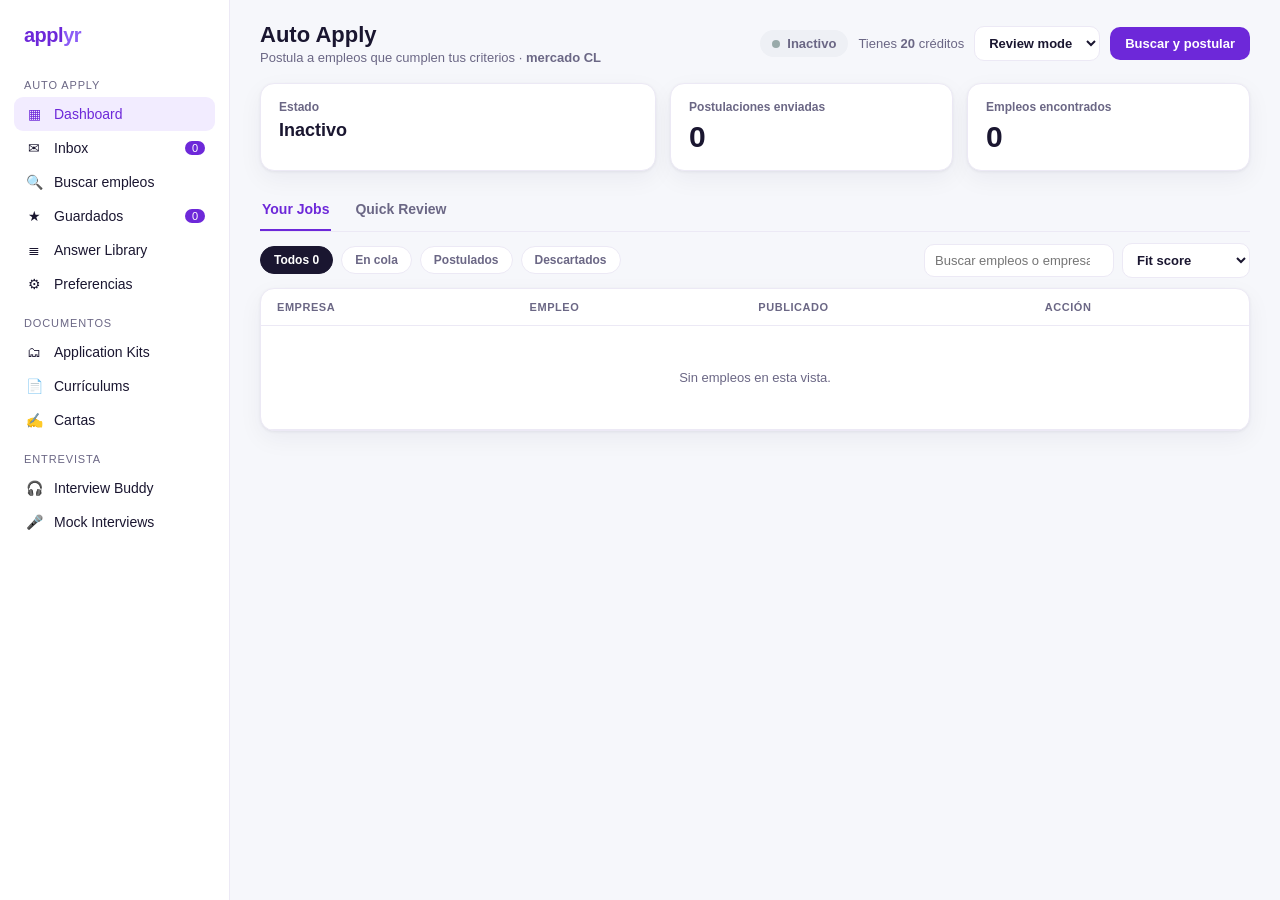
==== dashboard.html @ 81f5a406 "Initial commit: proyecto Applyr Incluye páginas HTML, engine.js, README y .gitignore.  Co-authored-b" ====
<!DOCTYPE html>
<html lang="es">
<head>
<meta charset="UTF-8" />
<meta name="viewport" content="width=device-width, initial-scale=1.0" />
<title>Applyr — Auto Apply</title>
<style>
  :root{--bg:#f6f7fb;--card:#fff;--ink:#1a1630;--muted:#6b6785;--line:#ece9f5;--brand:#6d28d9;--brand2:#8b5cf6;--brandsoft:#f2ecff;--green:#16a34a;--greensoft:#e8f7ee;--amber:#b45309;--ambersoft:#fef3e2;--red:#dc2626;--redsoft:#fdeaea;--shadow:0 1px 3px rgba(20,10,50,.06),0 8px 24px rgba(20,10,50,.05)}
  *{box-sizing:border-box}
  body{margin:0;font-family:-apple-system,BlinkMacSystemFont,"Segoe UI",Roboto,Inter,sans-serif;background:var(--bg);color:var(--ink)}
  .app{display:grid;grid-template-columns:230px 1fr;min-height:100vh}
  aside{background:var(--card);border-right:1px solid var(--line);padding:18px 14px;position:sticky;top:0;height:100vh;overflow:auto;z-index:20}
  .logo{font-weight:800;font-size:20px;color:var(--brand);letter-spacing:-.5px;padding:6px 10px 16px}
  .logo span{color:var(--brand2)}
  .navgrp{font-size:11px;text-transform:uppercase;letter-spacing:.08em;color:var(--muted);margin:16px 10px 6px}
  .nav a{display:flex;align-items:center;gap:10px;padding:9px 10px;border-radius:9px;color:var(--ink);text-decoration:none;font-size:14px;font-weight:500;cursor:pointer}
  .nav a.active,.nav a:hover{background:var(--brandsoft);color:var(--brand)}
  .nav a .dot{width:20px;text-align:center}
  .badge{margin-left:auto;background:var(--brand);color:#fff;border-radius:20px;font-size:11px;padding:1px 7px}
  main{padding:22px 30px;min-width:0}
  .top{display:flex;align-items:center;justify-content:space-between;gap:16px;flex-wrap:wrap}
  h1{font-size:22px;margin:0 0 2px} .sub{color:var(--muted);font-size:13px;margin:0}
  .pill{display:inline-flex;align-items:center;gap:7px;font-size:13px;font-weight:600;padding:6px 12px;border-radius:20px;background:#eef0f5;color:var(--muted)}
  .pill .g{width:8px;height:8px;border-radius:50%;background:#9aa}
  .pill.on{background:var(--greensoft);color:var(--green)} .pill.on .g{background:var(--green);box-shadow:0 0 0 3px rgba(22,163,74,.15)}
  .rightbar{display:flex;align-items:center;gap:10px;font-size:13px;color:var(--muted);flex-wrap:wrap}
  .btn{border:0;border-radius:10px;padding:9px 15px;font-weight:600;font-size:13px;cursor:pointer}
  .btn.primary{background:var(--brand);color:#fff}
  .btn.ghost{background:#fff;border:1px solid var(--line);color:var(--ink)}
  .btn.sm{padding:6px 11px;font-size:12px}
  .btn:disabled{opacity:.5;cursor:not-allowed}
  select,input[type=search],input[type=text]{border:1px solid var(--line);border-radius:10px;padding:8px 10px;font-size:13px;background:#fff;color:var(--ink);font-family:inherit}
  select{font-weight:600}
  .kpis{display:grid;grid-template-columns:1.4fr 1fr 1fr;gap:14px;margin:18px 0}
  .kpi{background:var(--card);border:1px solid var(--line);border-radius:14px;padding:16px 18px;box-shadow:var(--shadow)}
  .kpi .lbl{color:var(--muted);font-size:12px;font-weight:600} .kpi .val{font-size:30px;font-weight:800;margin-top:6px}
  .tabs{display:flex;gap:22px;border-bottom:1px solid var(--line);margin:6px 0 0}
  .tabs button{border:0;background:none;padding:12px 2px;font-size:14px;font-weight:600;color:var(--muted);cursor:pointer;border-bottom:2px solid transparent}
  .tabs button.active{color:var(--brand);border-color:var(--brand)}
  .subtabs{display:flex;gap:8px;margin:14px 0;flex-wrap:wrap}
  .subtabs button{border:1px solid var(--line);background:#fff;border-radius:20px;padding:6px 13px;font-size:12px;font-weight:600;color:var(--muted);cursor:pointer}
  .subtabs button.active{background:var(--ink);color:#fff;border-color:var(--ink)}
  .toolbar{display:flex;gap:8px;align-items:center;margin-left:auto;flex-wrap:wrap}
  .card{background:var(--card);border:1px solid var(--line);border-radius:14px;box-shadow:var(--shadow);overflow:hidden}
  table{width:100%;border-collapse:collapse}
  thead th{text-align:left;font-size:11px;text-transform:uppercase;letter-spacing:.05em;color:var(--muted);padding:12px 16px;border-bottom:1px solid var(--line)}
  tbody td{padding:13px 16px;border-bottom:1px solid var(--line);font-size:13px;vertical-align:middle}
  tbody tr:hover{background:#faf9ff}
  .co{display:flex;align-items:center;gap:10px}
  .avatar{width:30px;height:30px;border-radius:8px;background:var(--brandsoft);color:var(--brand);display:flex;align-items:center;justify-content:center;font-weight:700;font-size:13px;flex:none}
  .st{font-size:11px;font-weight:700;padding:2px 8px;border-radius:20px;display:inline-block}
  .st.ready{background:var(--ambersoft);color:var(--amber)} .st.applied{background:var(--greensoft);color:var(--green)} .st.declined{background:var(--redsoft);color:var(--red)}
  .match{font-weight:800;color:var(--green)} .match.mid{color:var(--amber)} .match.low{color:var(--muted)}
  .fresh{font-size:11px;color:var(--muted)}
  .linkbtn{color:var(--brand);text-decoration:none;font-weight:600;background:none;border:0;cursor:pointer;font-size:13px}
  .empty{padding:44px;text-align:center;color:var(--muted)}
  .src{font-size:11px;color:var(--muted);border:1px solid var(--line);border-radius:6px;padding:1px 6px;margin-left:6px}
  /* Quick Review card */
  .qr{max-width:820px;margin:16px auto}
  .qrcard{background:var(--card);border:1px solid var(--line);border-radius:16px;box-shadow:var(--shadow);padding:22px}
  .qrhead{display:flex;justify-content:space-between;gap:16px;flex-wrap:wrap}
  .qrhead h2{margin:0;font-size:20px} .qrhead .cmp{color:var(--muted);font-size:14px;margin-top:2px}
  .fitbig{background:var(--greensoft);color:var(--green);font-weight:800;border-radius:12px;padding:8px 12px;text-align:center;white-space:nowrap}
  .fitbig.mid{background:var(--ambersoft);color:var(--amber)} .fitbig.low{background:#eef0f5;color:var(--muted)}
  .cols{display:grid;grid-template-columns:1fr 1fr;gap:18px;margin-top:16px}
  .cols h4{margin:0 0 8px;font-size:13px}
  .li{display:flex;gap:8px;font-size:13px;color:var(--ink);padding:3px 0} .li.gap{color:var(--muted)}
  .qractions{display:flex;gap:10px;margin-top:20px;flex-wrap:wrap}
  .qractions .btn{flex:1;min-width:120px;padding:13px}
  .btn.apply{background:var(--green);color:#fff} .btn.decline{background:var(--redsoft);color:var(--red)} .btn.skip{background:#eef0f5;color:var(--muted)}
  .note{background:var(--brandsoft);color:var(--brand);border-radius:10px;padding:10px 14px;font-size:12.5px;margin:12px 0}
  .hidden{display:none}
  .qa{display:flex;gap:8px;align-items:center;padding:10px 0;border-bottom:1px solid var(--line)}
  .qa input{flex:1}
  .hamb{display:none;border:1px solid var(--line);background:#fff;border-radius:9px;padding:6px 10px;font-size:16px;cursor:pointer}
  @media (max-width:860px){
    .app{grid-template-columns:1fr}
    aside{position:fixed;left:0;top:0;width:230px;transform:translateX(-100%);transition:transform .2s;box-shadow:var(--shadow)}
    aside.open{transform:translateX(0)}
    .hamb{display:inline-block}
    .kpis{grid-template-columns:1fr}
    .cols{grid-template-columns:1fr}
    main{padding:16px}
  }
</style>
</head>
<body>
<div class="app">
  <aside id="side">
    <div class="logo">appl<span>yr</span></div>
    <div class="navgrp">Auto Apply</div>
    <div class="nav">
      <a data-view="dashboard" class="active"><span class="dot">▦</span> Dashboard</a>
      <a data-view="inbox"><span class="dot">✉</span> Inbox <span class="badge" id="nInbox">0</span></a>
      <a data-view="buscar"><span class="dot">🔍</span> Buscar empleos</a>
      <a data-view="guardados"><span class="dot">★</span> Guardados <span class="badge" id="nSaved">0</span></a>
      <a data-view="answers"><span class="dot">≣</span> Answer Library</a>
      <a data-view="prefs"><span class="dot">⚙</span> Preferencias</a>
    </div>
    <div class="navgrp">Documentos</div>
    <div class="nav">
      <a data-view="docs"><span class="dot">🗂</span> Application Kits</a>
      <a data-view="docs"><span class="dot">📄</span> Currículums</a>
      <a data-view="docs"><span class="dot">✍</span> Cartas</a>
    </div>
    <div class="navgrp">Entrevista</div>
    <div class="nav">
      <a data-view="entrevista"><span class="dot">🎧</span> Interview Buddy</a>
      <a data-view="entrevista"><span class="dot">🎤</span> Mock Interviews</a>
    </div>
  </aside>

  <main>
    <div class="top">
      <div style="display:flex;align-items:center;gap:12px">
        <button class="hamb" id="hamb">☰</button>
        <div><h1 id="viewTitle">Auto Apply</h1><p class="sub" id="viewSub">Postula a empleos que cumplen tus criterios · <b>mercado CL</b></p></div>
      </div>
      <div class="rightbar">
        <span id="statePill" class="pill"><span class="g"></span> Inactivo</span>
        <span>Tienes <b id="credits">—</b> créditos</span>
        <select id="mode"><option value="review">Review mode</option><option value="hybrid">Hybrid mode</option><option value="auto">Auto mode</option></select>
        <button class="btn primary" id="searchBtn">Buscar y postular</button>
      </div>
    </div>

    <!-- DASHBOARD -->
    <section id="v-dashboard">
      <div class="kpis">
        <div class="kpi"><div class="lbl">Estado</div><div class="val" id="stateVal" style="font-size:18px">Inactivo</div></div>
        <div class="kpi"><div class="lbl">Postulaciones enviadas</div><div class="val" id="kApplied">0</div></div>
        <div class="kpi"><div class="lbl">Empleos encontrados</div><div class="val" id="kFound">0</div></div>
      </div>
      <div class="tabs"><button data-tab="jobs" class="active">Your Jobs</button><button data-tab="review">Quick Review</button></div>
      <!-- Your Jobs -->
      <div id="tab-jobs">
        <div style="display:flex;align-items:center;flex-wrap:wrap">
          <div class="subtabs">
            <button class="active" data-st="">Todos <span id="cAll">0</span></button>
            <button data-st="ready">En cola</button>
            <button data-st="applied">Postulados</button>
            <button data-st="declined">Descartados</button>
          </div>
          <div class="toolbar">
            <input type="search" id="q" placeholder="Buscar empleos o empresas…" />
            <select id="sort"><option value="fit_score">Fit score</option><option value="published_at">Más recientes</option></select>
          </div>
        </div>
        <div class="card"><table><thead><tr><th>Empresa</th><th>Empleo</th><th>Publicado</th><th>Acción</th></tr></thead>
          <tbody id="rows"><tr><td colspan="4" class="empty">Pulsa <b>Buscar y postular</b> para llenar tu cola con empleos frescos.</td></tr></tbody></table></div>
      </div>
      <!-- Quick Review -->
      <div id="tab-review" class="hidden"><div class="qr" id="qr"></div></div>
    </section>

    <!-- BUSCAR -->
    <section id="v-buscar" class="hidden">
      <div class="card" style="padding:18px;margin-top:14px">
        <h3 style="margin:0 0 10px">Buscar empleos</h3>
        <div style="display:flex;gap:8px;flex-wrap:wrap">
          <input type="text" id="bq" placeholder="Rol o palabra clave (ej: Developer, Diseñador)" style="flex:1;min-width:220px"/>
          <input type="text" id="bcountry" placeholder="País" value="Chile" style="width:120px"/>
          <button class="btn primary" id="bsearch">Buscar</button>
        </div>
        <p class="sub" style="margin-top:10px">Busca en la bolsa agregada (GetOnBoard CL, RemoteOK, Greenhouse, Ashby, Lever) con la regla de oro: solo empleos ≤ 21 días.</p>
      </div>
      <div class="card" style="margin-top:14px"><table><thead><tr><th>Empresa</th><th>Empleo</th><th>Publicado</th><th>Acción</th></tr></thead><tbody id="brows"><tr><td colspan="4" class="empty">Escribe un rol y pulsa Buscar.</td></tr></tbody></table></div>
    </section>

    <!-- GUARDADOS -->
    <section id="v-guardados" class="hidden">
      <div class="card" style="margin-top:14px"><table><thead><tr><th>Empresa</th><th>Empleo</th><th>Publicado</th><th>Acción</th></tr></thead><tbody id="srows"><tr><td colspan="4" class="empty">Aún no guardas empleos. Usa ★ en Quick Review o en la tabla.</td></tr></tbody></table></div>
    </section>

    <!-- ANSWER LIBRARY -->
    <section id="v-answers" class="hidden">
      <div class="card" style="padding:18px;margin-top:14px">
        <h3 style="margin:0 0 6px">Answer Library</h3>
        <p class="sub">Responde una vez las preguntas comunes y las reutilizamos en tus postulaciones.</p>
        <div id="qalist"></div>
        <div style="display:flex;gap:8px;margin-top:12px"><input type="text" id="qaq" placeholder="Pregunta" style="flex:1"/><input type="text" id="qaa" placeholder="Respuesta" style="flex:1"/><button class="btn primary" id="qaadd">Agregar</button></div>
      </div>
    </section>

    <!-- PREFERENCIAS -->
    <section id="v-prefs" class="hidden">
      <div class="card" style="padding:18px;margin-top:14px">
        <h3 style="margin:0 0 8px">Preferencias</h3>
        <div id="prefbody" class="sub"></div>
        <a class="btn primary" href="onboarding.html" style="display:inline-block;text-decoration:none;margin-top:12px">Editar en el asistente →</a>
      </div>
    </section>

    <!-- INBOX / DOCS / ENTREVISTA (honestos) -->
    <section id="v-inbox" class="hidden"><div class="card" style="padding:28px;margin-top:14px"><h3 style="margin:0 0 6px">Inbox dedicado</h3><p class="sub">Buzón propio del servicio (IMAP) que clasifica respuestas de reclutadores. <b>Disponible en la Fase 2</b> (requiere infraestructura de correo).</p></div></section>
    <section id="v-docs" class="hidden"><div class="card" style="padding:28px;margin-top:14px"><h3 style="margin:0 0 6px">Documentos</h3><p class="sub">Constructor de CV, cartas y kits por empleo (con IA). <b>Disponible en la Fase 2.</b></p></div></section>
    <section id="v-entrevista" class="hidden"><div class="card" style="padding:28px;margin-top:14px"><h3 style="margin:0 0 6px">Entrevista</h3><p class="sub">Interview Buddy y Mock Interviews con IA. <b>Disponible en la Fase 2.</b></p></div></section>
  </main>
</div>

<script src="engine.js?v=6"></script>
<script>
(function(){
  const $ = id => document.getElementById(id);
  const esc = s => (s||'').toString().replace(/[&<>"]/g,c=>({'&':'&amp;','<':'&lt;','>':'&gt;','"':'&quot;'}[c]));
  const fitClass = f => f>=80?'':(f>=65?'mid':'low');
  const ageTxt = a => a==null?'':(a===0?'hoy':'hace '+a+'d');
  let curStatus='', curTab='jobs', qrIndex=0;

  const TITLES = { dashboard:['Auto Apply','Postula a empleos que cumplen tus criterios · mercado CL'],
    buscar:['Buscar empleos','Explora la bolsa agregada con la regla de oro'],
    guardados:['Guardados','Los empleos que marcaste con ★'],
    answers:['Answer Library','Respuestas comunes reutilizables'],
    prefs:['Preferencias','Tu perfil de búsqueda'],
    inbox:['Inbox','Buzón dedicado'], docs:['Documentos','CV, cartas y kits'], entrevista:['Entrevista','Coaching con IA'] };

  // ---- Router ----
  function show(view){
    ['dashboard','buscar','guardados','answers','prefs','inbox','docs','entrevista'].forEach(v=>{
      const el=$('v-'+v); if(el) el.classList.toggle('hidden', v!==view);
    });
    document.querySelectorAll('.nav a').forEach(a=>a.classList.toggle('active', a.dataset.view===view));
    $('viewTitle').textContent = TITLES[view][0]; $('viewSub').innerHTML = TITLES[view][1];
    $('side').classList.remove('open');
    if(view==='guardados') renderSaved();
    if(view==='answers') renderAnswers();
    if(view==='prefs') renderPrefs();
  }
  document.querySelectorAll('.nav a').forEach(a=>a.addEventListener('click',()=>show(a.dataset.view)));
  $('hamb').addEventListener('click',()=>$('side').classList.toggle('open'));

  // ---- Top bar ----
  function refreshTop(){
    const s=ApplyrEngine.getState();
    $('credits').textContent=s.credits; $('mode').value=s.apply_mode;
    $('kApplied').textContent=s.total_applied||0; $('kFound').textContent=s.jobs.length;
    $('stateVal').textContent=({idle:'Inactivo',searching:'Buscando…'})[s.status]||s.status;
    $('cAll').textContent=s.jobs.length; $('nSaved').textContent=ApplyrEngine.getSaved().length;
    $('statePill').className='pill'+(s.status==='searching'?' on':'');
    $('statePill').innerHTML='<span class="g"></span> '+(s.status==='searching'?'Buscando':'Inactivo');
  }
  $('mode').addEventListener('change',()=>{ ApplyrEngine.setMode($('mode').value); renderQR(); });

  async function runSearch(btn){
    const s=ApplyrEngine.getState();
    if(!(s.preferences.titles||[]).length) ApplyrEngine.setPreferences({titles:['Developer','Ingeniero de Software']});
    if(btn){btn.disabled=true;btn.textContent='Buscando…';}
    $('statePill').className='pill on'; $('statePill').innerHTML='<span class="g"></span> Buscando';
    try{ await ApplyrEngine.search(); }catch(e){}
    if(btn){btn.disabled=false;btn.textContent='Buscar y postular';}
    qrIndex=0; refreshTop(); renderJobs(); renderQR();
  }
  $('searchBtn').addEventListener('click',()=>runSearch($('searchBtn')));

  // ---- Tabs ----
  document.querySelectorAll('.tabs button').forEach(b=>b.addEventListener('click',()=>{
    document.querySelectorAll('.tabs button').forEach(x=>x.classList.remove('active')); b.classList.add('active');
    curTab=b.dataset.tab; $('tab-jobs').classList.toggle('hidden',curTab!=='jobs'); $('tab-review').classList.toggle('hidden',curTab!=='review');
    if(curTab==='review') renderQR();
  }));
  document.querySelectorAll('.subtabs button').forEach(b=>b.addEventListener('click',()=>{
    document.querySelectorAll('.subtabs button').forEach(x=>x.classList.remove('active')); b.classList.add('active');
    curStatus=b.dataset.st; renderJobs();
  }));
  $('q').addEventListener('input',renderJobs); $('sort').addEventListener('change',renderJobs);

  // ---- Your Jobs table ----
  function jobRow(x){
    const stc={ready:'ready',applied:'applied',declined:'declined'}[x.status]||'ready';
    const stl={ready:'En cola',applied:'Postulado',declined:'Descartado'}[x.status]||x.status;
    const ini=(x.company_name||'?').trim().charAt(0).toUpperCase();
    return `<tr><td><div class="co"><div class="avatar">${ini}</div><div><div style="font-weight:600">${esc(x.company_name||'—')}</div><span class="st ${stc}">${stl}</span></div></div></td>
      <td>${esc(x.job_title||'')} <span class="match ${fitClass(x.fit_score)}">▲ ${x.fit_score}</span><span class="src">${esc(x.ats||'')}</span></td>
      <td class="fresh">${ageTxt(x.age_days)}</td>
      <td><button class="linkbtn" data-open="${esc(x.job_link)}">Abrir ↗</button> · <button class="linkbtn" data-save="${x.id}">${x.saved?'★':'☆'}</button></td></tr>`;
  }
  function renderJobs(){
    const s=ApplyrEngine.getState(); const term=($('q').value||'').toLowerCase(), sort=$('sort').value;
    let list=s.jobs.filter(x=>!curStatus||x.status===curStatus);
    if(term) list=list.filter(x=>((x.job_title||'')+' '+(x.company_name||'')).toLowerCase().includes(term));
    list=[...list].sort((a,b)=> sort==='published_at'?(a.age_days-b.age_days):(b.fit_score-a.fit_score));
    $('rows').innerHTML = list.length? list.map(jobRow).join('') : '<tr><td colspan="4" class="empty">Sin empleos en esta vista.</td></tr>';
  }

  // ---- Quick Review ----
  function renderQR(){
    const ready=ApplyrEngine.getReady(); const s=ApplyrEngine.getState();
    if(!ready.length){ $('qr').innerHTML='<div class="qrcard empty">No hay empleos por revisar. Pulsa <b>Buscar y postular</b>.</div>'; return; }
    if(qrIndex>=ready.length) qrIndex=0;
    const j=ready[qrIndex];
    const modeNote = s.apply_mode==='auto' ? '<div class="note">⚡ <b>Auto mode:</b> los de alto fit (≥75) van marcados como recomendados. El envío 100% automático al formulario del ATS llega en la Fase 2; por ahora confírmalos aquí (te abrimos la oferta real).</div>'
      : s.apply_mode==='hybrid' ? '<div class="note">🔀 <b>Hybrid:</b> te recomendamos los de fit ≥75; tú decides el resto.</div>' : '';
    const matches=(j.key_matches||[]).map(m=>`<div class="li">✓ ${esc(m)}</div>`).join('')||'<div class="li gap">—</div>';
    const gaps=(j.key_gaps||[]).map(m=>`<div class="li gap">• ${esc(m)}</div>`).join('')||'<div class="li gap">Sin brechas relevantes</div>';
    $('qr').innerHTML = `${modeNote}<div class="qrcard">
      <div class="qrhead"><div><h2>${esc(j.job_title)}${j.recommended?' <span class="src" style="border-color:var(--green);color:var(--green)">recomendado</span>':''}</h2><div class="cmp">${esc(j.company_name||'—')} · <span class="src">${esc(j.ats)}</span> · ${ageTxt(j.age_days)}</div></div>
        <div class="fitbig ${fitClass(j.fit_score)}">${j.fit_score}/100<br><small>${j.fit_score>=80?'Buen match':j.fit_score>=65?'Match medio':'Match bajo'}</small></div></div>
      <div class="cols"><div><h4>✓ Coincidencias</h4>${matches}</div><div><h4>Brechas</h4>${gaps}</div></div>
      <div class="qractions">
        <button class="btn decline" data-act="decline" data-id="${j.id}">Descartar</button>
        <button class="btn skip" data-act="skip" data-id="${j.id}">Saltar</button>
        <button class="btn ghost" data-act="save" data-id="${j.id}">${j.saved?'★ Guardado':'☆ Guardar'}</button>
        <button class="btn apply" data-act="apply" data-id="${j.id}" data-link="${esc(j.job_link)}">Postular (1 crédito) ↗</button>
      </div>
      <p class="sub" style="text-align:center;margin-top:10px">${qrIndex+1} de ${ready.length} · al postular te abrimos la oferta real para completar el envío en el portal.</p></div>`;
  }

  // ---- Delegación de acciones (Quick Review + tablas) ----
  document.addEventListener('click',e=>{
    const t=e.target.closest('[data-act],[data-open],[data-save]'); if(!t) return;
    if(t.dataset.open){ window.open(t.dataset.open,'_blank','noopener'); return; }
    if(t.dataset.save){ ApplyrEngine.toggleSave(t.dataset.save); refreshTop(); renderJobs(); renderSaved(); return; }
    const id=t.dataset.id, act=t.dataset.act;
    if(act==='apply'){
      const r=ApplyrEngine.applyJob(id);
      if(!r.ok && r.error==='sin_creditos'){ alert('Sin créditos. (En el producto final se compran o se ganan por referidos.)'); return; }
      if(t.dataset.link) window.open(t.dataset.link,'_blank','noopener');
      refreshTop(); renderJobs(); renderQR();
    } else if(act==='decline'){ ApplyrEngine.declineJob(id); refreshTop(); renderJobs(); renderQR(); }
    else if(act==='skip'){ ApplyrEngine.skipJob(id); qrIndex++; renderQR(); }
    else if(act==='save'){ ApplyrEngine.toggleSave(id); renderQR(); refreshTop(); }
  });

  // ---- Buscar empleos (vista propia) ----
  $('bsearch').addEventListener('click',async()=>{
    const q=($('bq').value||'').split(',').map(x=>x.trim()).filter(Boolean);
    ApplyrEngine.setPreferences({titles:q.length?q:['Developer'], country:$('bcountry').value||'Chile', remote:true});
    $('bsearch').disabled=true; $('bsearch').textContent='Buscando…';
    try{ await ApplyrEngine.search(); }catch(e){}
    $('bsearch').disabled=false; $('bsearch').textContent='Buscar';
    const list=ApplyrEngine.getState().jobs.slice(0,50);
    $('brows').innerHTML = list.length? list.map(jobRow).join('') : '<tr><td colspan="4" class="empty">Sin resultados.</td></tr>';
    refreshTop(); renderJobs(); renderQR();
  });

  // ---- Guardados ----
  function renderSaved(){ const list=ApplyrEngine.getSaved(); $('srows').innerHTML = list.length? list.map(jobRow).join('') : '<tr><td colspan="4" class="empty">Aún no guardas empleos.</td></tr>'; }

  // ---- Answer Library ----
  function renderAnswers(){
    const a=ApplyrEngine.getAnswers();
    $('qalist').innerHTML = a.length? a.map((x,i)=>`<div class="qa"><b style="flex:1">${esc(x.q)}</b><span style="flex:1;color:var(--muted)">${esc(x.a)}</span><button class="linkbtn" data-delqa="${i}">✕</button></div>`).join('') : '<p class="sub">Aún no agregas respuestas.</p>';
  }
  $('qaadd').addEventListener('click',()=>{ const q=$('qaq').value.trim(), a=$('qaa').value.trim(); if(!q||!a) return; const arr=ApplyrEngine.getAnswers(); arr.push({q,a}); ApplyrEngine.setAnswers(arr); $('qaq').value='';$('qaa').value=''; renderAnswers(); });
  document.addEventListener('click',e=>{ const t=e.target.closest('[data-delqa]'); if(!t) return; const arr=ApplyrEngine.getAnswers(); arr.splice(+t.dataset.delqa,1); ApplyrEngine.setAnswers(arr); renderAnswers(); });

  // ---- Preferencias ----
  function renderPrefs(){
    const s=ApplyrEngine.getState(), p=s.preferences, pr=s.profile||{};
    $('prefbody').innerHTML = `<b>Nombre:</b> ${esc(pr.fullname||'—')}<br><b>Roles:</b> ${esc((p.titles||[]).join(', ')||'—')}<br><b>País:</b> ${esc(p.country||'—')} · <b>Remoto:</b> ${p.remote?'sí':'no'}<br><b>Modo:</b> ${esc(s.apply_mode)} · <b>Frescura máx:</b> ${s.max_age_days} días · <b>Fit mínimo:</b> ${s.min_fit}<br><b>Créditos:</b> ${s.credits}`;
  }

  // init
  refreshTop(); renderJobs(); renderQR();
})();
</script>
</body>
</html>
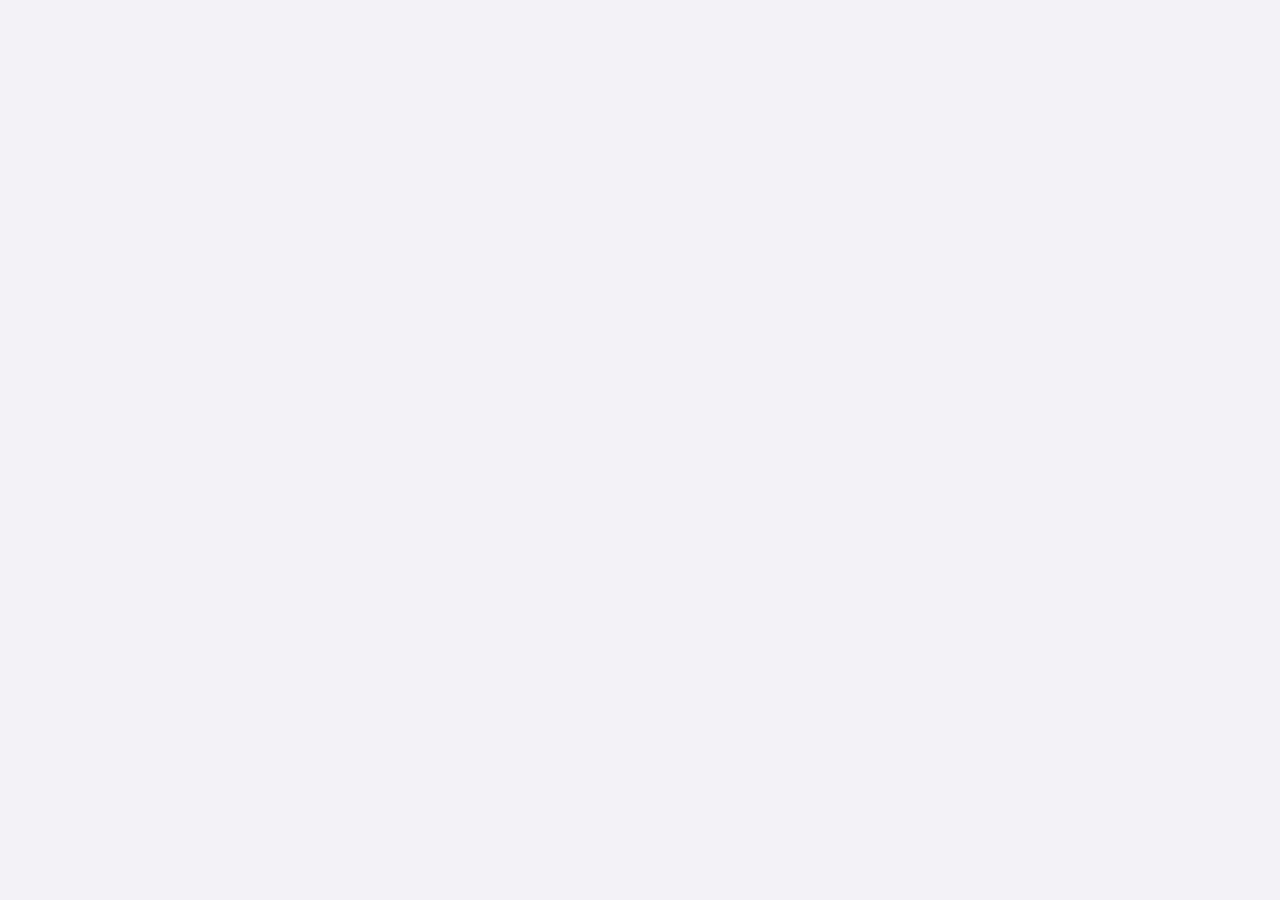
==== commit da672c79: "Reorganize instaWork app with auth, onboarding, and dashboard pagination. Split the monolith into se" ====
--- a/dashboard.html
+++ b/dashboard.html
@@ -1,93 +1,17 @@
 <!DOCTYPE html>
 <html lang="es">
 <head>
-<meta charset="UTF-8" />
-<meta name="viewport" content="width=device-width, initial-scale=1.0" />
-<title>Applyr — Auto Apply</title>
-<style>
-  :root{--bg:#f6f7fb;--card:#fff;--ink:#1a1630;--muted:#6b6785;--line:#ece9f5;--brand:#6d28d9;--brand2:#8b5cf6;--brandsoft:#f2ecff;--green:#16a34a;--greensoft:#e8f7ee;--amber:#b45309;--ambersoft:#fef3e2;--red:#dc2626;--redsoft:#fdeaea;--shadow:0 1px 3px rgba(20,10,50,.06),0 8px 24px rgba(20,10,50,.05)}
-  *{box-sizing:border-box}
-  body{margin:0;font-family:-apple-system,BlinkMacSystemFont,"Segoe UI",Roboto,Inter,sans-serif;background:var(--bg);color:var(--ink)}
-  .app{display:grid;grid-template-columns:230px 1fr;min-height:100vh}
-  aside{background:var(--card);border-right:1px solid var(--line);padding:18px 14px;position:sticky;top:0;height:100vh;overflow:auto;z-index:20}
-  .logo{font-weight:800;font-size:20px;color:var(--brand);letter-spacing:-.5px;padding:6px 10px 16px}
-  .logo span{color:var(--brand2)}
-  .navgrp{font-size:11px;text-transform:uppercase;letter-spacing:.08em;color:var(--muted);margin:16px 10px 6px}
-  .nav a{display:flex;align-items:center;gap:10px;padding:9px 10px;border-radius:9px;color:var(--ink);text-decoration:none;font-size:14px;font-weight:500;cursor:pointer}
-  .nav a.active,.nav a:hover{background:var(--brandsoft);color:var(--brand)}
-  .nav a .dot{width:20px;text-align:center}
-  .badge{margin-left:auto;background:var(--brand);color:#fff;border-radius:20px;font-size:11px;padding:1px 7px}
-  main{padding:22px 30px;min-width:0}
-  .top{display:flex;align-items:center;justify-content:space-between;gap:16px;flex-wrap:wrap}
-  h1{font-size:22px;margin:0 0 2px} .sub{color:var(--muted);font-size:13px;margin:0}
-  .pill{display:inline-flex;align-items:center;gap:7px;font-size:13px;font-weight:600;padding:6px 12px;border-radius:20px;background:#eef0f5;color:var(--muted)}
-  .pill .g{width:8px;height:8px;border-radius:50%;background:#9aa}
-  .pill.on{background:var(--greensoft);color:var(--green)} .pill.on .g{background:var(--green);box-shadow:0 0 0 3px rgba(22,163,74,.15)}
-  .rightbar{display:flex;align-items:center;gap:10px;font-size:13px;color:var(--muted);flex-wrap:wrap}
-  .btn{border:0;border-radius:10px;padding:9px 15px;font-weight:600;font-size:13px;cursor:pointer}
-  .btn.primary{background:var(--brand);color:#fff}
-  .btn.ghost{background:#fff;border:1px solid var(--line);color:var(--ink)}
-  .btn.sm{padding:6px 11px;font-size:12px}
-  .btn:disabled{opacity:.5;cursor:not-allowed}
-  select,input[type=search],input[type=text]{border:1px solid var(--line);border-radius:10px;padding:8px 10px;font-size:13px;background:#fff;color:var(--ink);font-family:inherit}
-  select{font-weight:600}
-  .kpis{display:grid;grid-template-columns:1.4fr 1fr 1fr;gap:14px;margin:18px 0}
-  .kpi{background:var(--card);border:1px solid var(--line);border-radius:14px;padding:16px 18px;box-shadow:var(--shadow)}
-  .kpi .lbl{color:var(--muted);font-size:12px;font-weight:600} .kpi .val{font-size:30px;font-weight:800;margin-top:6px}
-  .tabs{display:flex;gap:22px;border-bottom:1px solid var(--line);margin:6px 0 0}
-  .tabs button{border:0;background:none;padding:12px 2px;font-size:14px;font-weight:600;color:var(--muted);cursor:pointer;border-bottom:2px solid transparent}
-  .tabs button.active{color:var(--brand);border-color:var(--brand)}
-  .subtabs{display:flex;gap:8px;margin:14px 0;flex-wrap:wrap}
-  .subtabs button{border:1px solid var(--line);background:#fff;border-radius:20px;padding:6px 13px;font-size:12px;font-weight:600;color:var(--muted);cursor:pointer}
-  .subtabs button.active{background:var(--ink);color:#fff;border-color:var(--ink)}
-  .toolbar{display:flex;gap:8px;align-items:center;margin-left:auto;flex-wrap:wrap}
-  .card{background:var(--card);border:1px solid var(--line);border-radius:14px;box-shadow:var(--shadow);overflow:hidden}
-  table{width:100%;border-collapse:collapse}
-  thead th{text-align:left;font-size:11px;text-transform:uppercase;letter-spacing:.05em;color:var(--muted);padding:12px 16px;border-bottom:1px solid var(--line)}
-  tbody td{padding:13px 16px;border-bottom:1px solid var(--line);font-size:13px;vertical-align:middle}
-  tbody tr:hover{background:#faf9ff}
-  .co{display:flex;align-items:center;gap:10px}
-  .avatar{width:30px;height:30px;border-radius:8px;background:var(--brandsoft);color:var(--brand);display:flex;align-items:center;justify-content:center;font-weight:700;font-size:13px;flex:none}
-  .st{font-size:11px;font-weight:700;padding:2px 8px;border-radius:20px;display:inline-block}
-  .st.ready{background:var(--ambersoft);color:var(--amber)} .st.applied{background:var(--greensoft);color:var(--green)} .st.declined{background:var(--redsoft);color:var(--red)}
-  .match{font-weight:800;color:var(--green)} .match.mid{color:var(--amber)} .match.low{color:var(--muted)}
-  .fresh{font-size:11px;color:var(--muted)}
-  .linkbtn{color:var(--brand);text-decoration:none;font-weight:600;background:none;border:0;cursor:pointer;font-size:13px}
-  .empty{padding:44px;text-align:center;color:var(--muted)}
-  .src{font-size:11px;color:var(--muted);border:1px solid var(--line);border-radius:6px;padding:1px 6px;margin-left:6px}
-  /* Quick Review card */
-  .qr{max-width:820px;margin:16px auto}
-  .qrcard{background:var(--card);border:1px solid var(--line);border-radius:16px;box-shadow:var(--shadow);padding:22px}
-  .qrhead{display:flex;justify-content:space-between;gap:16px;flex-wrap:wrap}
-  .qrhead h2{margin:0;font-size:20px} .qrhead .cmp{color:var(--muted);font-size:14px;margin-top:2px}
-  .fitbig{background:var(--greensoft);color:var(--green);font-weight:800;border-radius:12px;padding:8px 12px;text-align:center;white-space:nowrap}
-  .fitbig.mid{background:var(--ambersoft);color:var(--amber)} .fitbig.low{background:#eef0f5;color:var(--muted)}
-  .cols{display:grid;grid-template-columns:1fr 1fr;gap:18px;margin-top:16px}
-  .cols h4{margin:0 0 8px;font-size:13px}
-  .li{display:flex;gap:8px;font-size:13px;color:var(--ink);padding:3px 0} .li.gap{color:var(--muted)}
-  .qractions{display:flex;gap:10px;margin-top:20px;flex-wrap:wrap}
-  .qractions .btn{flex:1;min-width:120px;padding:13px}
-  .btn.apply{background:var(--green);color:#fff} .btn.decline{background:var(--redsoft);color:var(--red)} .btn.skip{background:#eef0f5;color:var(--muted)}
-  .note{background:var(--brandsoft);color:var(--brand);border-radius:10px;padding:10px 14px;font-size:12.5px;margin:12px 0}
-  .hidden{display:none}
-  .qa{display:flex;gap:8px;align-items:center;padding:10px 0;border-bottom:1px solid var(--line)}
-  .qa input{flex:1}
-  .hamb{display:none;border:1px solid var(--line);background:#fff;border-radius:9px;padding:6px 10px;font-size:16px;cursor:pointer}
-  @media (max-width:860px){
-    .app{grid-template-columns:1fr}
-    aside{position:fixed;left:0;top:0;width:230px;transform:translateX(-100%);transition:transform .2s;box-shadow:var(--shadow)}
-    aside.open{transform:translateX(0)}
-    .hamb{display:inline-block}
-    .kpis{grid-template-columns:1fr}
-    .cols{grid-template-columns:1fr}
-    main{padding:16px}
-  }
-</style>
+  <meta charset="UTF-8"/>
+  <meta name="viewport" content="width=device-width, initial-scale=1.0"/>
+  <title>instaWork — Auto Apply</title>
+  <link rel="stylesheet" href="css/variables.css"/>
+  <link rel="stylesheet" href="css/base.css"/>
+  <link rel="stylesheet" href="css/dashboard.css"/>
 </head>
-<body>
+<body class="dashboard auth-pending">
 <div class="app">
   <aside id="side">
-    <div class="logo">appl<span>yr</span></div>
+    <div class="logo">insta<span>Work</span></div>
     <div class="navgrp">Auto Apply</div>
     <div class="nav">
       <a data-view="dashboard" class="active"><span class="dot">▦</span> Dashboard</a>
@@ -114,25 +38,33 @@
     <div class="top">
       <div style="display:flex;align-items:center;gap:12px">
         <button class="hamb" id="hamb">☰</button>
-        <div><h1 id="viewTitle">Auto Apply</h1><p class="sub" id="viewSub">Postula a empleos que cumplen tus criterios · <b>mercado CL</b></p></div>
+        <div>
+          <h1 id="viewTitle">Auto Apply</h1>
+          <p class="sub" id="viewSub">Postula a empleos que cumplen tus criterios · <b>mercado CL</b></p>
+        </div>
       </div>
       <div class="rightbar">
         <span id="statePill" class="pill"><span class="g"></span> Inactivo</span>
         <span>Tienes <b id="credits">—</b> créditos</span>
-        <select id="mode"><option value="review">Review mode</option><option value="hybrid">Hybrid mode</option><option value="auto">Auto mode</option></select>
+        <select id="mode">
+          <option value="review">Review mode</option>
+          <option value="hybrid">Hybrid mode</option>
+          <option value="auto">Auto mode</option>
+        </select>
         <button class="btn primary" id="searchBtn">Buscar y postular</button>
       </div>
     </div>
 
-    <!-- DASHBOARD -->
     <section id="v-dashboard">
       <div class="kpis">
         <div class="kpi"><div class="lbl">Estado</div><div class="val" id="stateVal" style="font-size:18px">Inactivo</div></div>
         <div class="kpi"><div class="lbl">Postulaciones enviadas</div><div class="val" id="kApplied">0</div></div>
         <div class="kpi"><div class="lbl">Empleos encontrados</div><div class="val" id="kFound">0</div></div>
       </div>
-      <div class="tabs"><button data-tab="jobs" class="active">Your Jobs</button><button data-tab="review">Quick Review</button></div>
-      <!-- Your Jobs -->
+      <div class="tabs">
+        <button data-tab="jobs" class="active">Your Jobs</button>
+        <button data-tab="review">Quick Review</button>
+      </div>
       <div id="tab-jobs">
         <div style="display:flex;align-items:center;flex-wrap:wrap">
           <div class="subtabs">
@@ -142,217 +74,95 @@
             <button data-st="declined">Descartados</button>
           </div>
           <div class="toolbar">
-            <input type="search" id="q" placeholder="Buscar empleos o empresas…" />
-            <select id="sort"><option value="fit_score">Fit score</option><option value="published_at">Más recientes</option></select>
+            <input type="search" id="q" placeholder="Buscar empleos o empresas…"/>
+            <select id="sort">
+              <option value="fit_score">Fit score</option>
+              <option value="published_at">Más recientes</option>
+            </select>
           </div>
         </div>
-        <div class="card"><table><thead><tr><th>Empresa</th><th>Empleo</th><th>Publicado</th><th>Acción</th></tr></thead>
-          <tbody id="rows"><tr><td colspan="4" class="empty">Pulsa <b>Buscar y postular</b> para llenar tu cola con empleos frescos.</td></tr></tbody></table></div>
+        <div class="card">
+          <table>
+            <thead><tr><th>Empresa</th><th>Empleo</th><th>Publicado</th><th>Acción</th></tr></thead>
+            <tbody id="rows"><tr><td colspan="4" class="empty">Pulsa <b>Buscar y postular</b> para llenar tu cola con empleos frescos.</td></tr></tbody>
+          </table>
+          <div class="pager hidden" id="jobsPager" aria-label="Paginación de empleos"></div>
+        </div>
       </div>
-      <!-- Quick Review -->
       <div id="tab-review" class="hidden"><div class="qr" id="qr"></div></div>
     </section>
 
-    <!-- BUSCAR -->
     <section id="v-buscar" class="hidden">
-      <div class="card" style="padding:18px;margin-top:14px">
+      <div class="card pad-card">
         <h3 style="margin:0 0 10px">Buscar empleos</h3>
         <div style="display:flex;gap:8px;flex-wrap:wrap">
-          <input type="text" id="bq" placeholder="Rol o palabra clave (ej: Developer, Diseñador)" style="flex:1;min-width:220px"/>
-          <input type="text" id="bcountry" placeholder="País" value="Chile" style="width:120px"/>
+          <input type="text" id="bq" class="inline" placeholder="Rol o palabra clave (ej: Developer, Diseñador)" style="flex:1;min-width:220px"/>
+          <input type="text" id="bcountry" class="inline" placeholder="País" value="Chile" style="width:120px"/>
           <button class="btn primary" id="bsearch">Buscar</button>
         </div>
         <p class="sub" style="margin-top:10px">Busca en la bolsa agregada (GetOnBoard CL, RemoteOK, Greenhouse, Ashby, Lever) con la regla de oro: solo empleos ≤ 21 días.</p>
       </div>
-      <div class="card" style="margin-top:14px"><table><thead><tr><th>Empresa</th><th>Empleo</th><th>Publicado</th><th>Acción</th></tr></thead><tbody id="brows"><tr><td colspan="4" class="empty">Escribe un rol y pulsa Buscar.</td></tr></tbody></table></div>
+      <div class="card" style="margin-top:14px">
+        <table>
+          <thead><tr><th>Empresa</th><th>Empleo</th><th>Publicado</th><th>Acción</th></tr></thead>
+          <tbody id="brows"><tr><td colspan="4" class="empty">Escribe un rol y pulsa Buscar.</td></tr></tbody>
+        </table>
+      </div>
     </section>
 
-    <!-- GUARDADOS -->
     <section id="v-guardados" class="hidden">
-      <div class="card" style="margin-top:14px"><table><thead><tr><th>Empresa</th><th>Empleo</th><th>Publicado</th><th>Acción</th></tr></thead><tbody id="srows"><tr><td colspan="4" class="empty">Aún no guardas empleos. Usa ★ en Quick Review o en la tabla.</td></tr></tbody></table></div>
+      <div class="card" style="margin-top:14px">
+        <table>
+          <thead><tr><th>Empresa</th><th>Empleo</th><th>Publicado</th><th>Acción</th></tr></thead>
+          <tbody id="srows"><tr><td colspan="4" class="empty">Aún no guardas empleos. Usa ★ en Quick Review o en la tabla.</td></tr></tbody>
+        </table>
+      </div>
     </section>
 
-    <!-- ANSWER LIBRARY -->
     <section id="v-answers" class="hidden">
-      <div class="card" style="padding:18px;margin-top:14px">
+      <div class="card pad-card">
         <h3 style="margin:0 0 6px">Answer Library</h3>
         <p class="sub">Responde una vez las preguntas comunes y las reutilizamos en tus postulaciones.</p>
         <div id="qalist"></div>
-        <div style="display:flex;gap:8px;margin-top:12px"><input type="text" id="qaq" placeholder="Pregunta" style="flex:1"/><input type="text" id="qaa" placeholder="Respuesta" style="flex:1"/><button class="btn primary" id="qaadd">Agregar</button></div>
+        <div style="display:flex;gap:8px;margin-top:12px">
+          <input type="text" id="qaq" class="inline" placeholder="Pregunta" style="flex:1"/>
+          <input type="text" id="qaa" class="inline" placeholder="Respuesta" style="flex:1"/>
+          <button class="btn primary" id="qaadd">Agregar</button>
+        </div>
       </div>
     </section>
 
-    <!-- PREFERENCIAS -->
     <section id="v-prefs" class="hidden">
-      <div class="card" style="padding:18px;margin-top:14px">
+      <div class="card pad-card">
         <h3 style="margin:0 0 8px">Preferencias</h3>
         <div id="prefbody" class="sub"></div>
-        <a class="btn primary" href="onboarding.html" style="display:inline-block;text-decoration:none;margin-top:12px">Editar en el asistente →</a>
+        <button class="btn primary" style="margin-top:12px" onclick="window.location.href='onboarding.html'">Editar en el asistente →</button>
       </div>
     </section>
 
-    <!-- INBOX / DOCS / ENTREVISTA (honestos) -->
-    <section id="v-inbox" class="hidden"><div class="card" style="padding:28px;margin-top:14px"><h3 style="margin:0 0 6px">Inbox dedicado</h3><p class="sub">Buzón propio del servicio (IMAP) que clasifica respuestas de reclutadores. <b>Disponible en la Fase 2</b> (requiere infraestructura de correo).</p></div></section>
-    <section id="v-docs" class="hidden"><div class="card" style="padding:28px;margin-top:14px"><h3 style="margin:0 0 6px">Documentos</h3><p class="sub">Constructor de CV, cartas y kits por empleo (con IA). <b>Disponible en la Fase 2.</b></p></div></section>
-    <section id="v-entrevista" class="hidden"><div class="card" style="padding:28px;margin-top:14px"><h3 style="margin:0 0 6px">Entrevista</h3><p class="sub">Interview Buddy y Mock Interviews con IA. <b>Disponible en la Fase 2.</b></p></div></section>
+    <section id="v-inbox" class="hidden">
+      <div class="card pad-card">
+        <h3 style="margin:0 0 6px">Inbox dedicado</h3>
+        <p class="sub">Buzón propio del servicio (IMAP) que clasifica respuestas de reclutadores. <b>Disponible en la Fase 2</b> (requiere infraestructura de correo).</p>
+      </div>
+    </section>
+    <section id="v-docs" class="hidden">
+      <div class="card pad-card">
+        <h3 style="margin:0 0 6px">Documentos</h3>
+        <p class="sub">Constructor de CV, cartas y kits por empleo (con IA). <b>Disponible en la Fase 2.</b></p>
+      </div>
+    </section>
+    <section id="v-entrevista" class="hidden">
+      <div class="card pad-card">
+        <h3 style="margin:0 0 6px">Entrevista</h3>
+        <p class="sub">Interview Buddy y Mock Interviews con IA. <b>Disponible en la Fase 2.</b></p>
+      </div>
+    </section>
   </main>
 </div>
 
-<script src="engine.js?v=6"></script>
-<script>
-(function(){
-  const $ = id => document.getElementById(id);
-  const esc = s => (s||'').toString().replace(/[&<>"]/g,c=>({'&':'&amp;','<':'&lt;','>':'&gt;','"':'&quot;'}[c]));
-  const fitClass = f => f>=80?'':(f>=65?'mid':'low');
-  const ageTxt = a => a==null?'':(a===0?'hoy':'hace '+a+'d');
-  let curStatus='', curTab='jobs', qrIndex=0;
-
-  const TITLES = { dashboard:['Auto Apply','Postula a empleos que cumplen tus criterios · mercado CL'],
-    buscar:['Buscar empleos','Explora la bolsa agregada con la regla de oro'],
-    guardados:['Guardados','Los empleos que marcaste con ★'],
-    answers:['Answer Library','Respuestas comunes reutilizables'],
-    prefs:['Preferencias','Tu perfil de búsqueda'],
-    inbox:['Inbox','Buzón dedicado'], docs:['Documentos','CV, cartas y kits'], entrevista:['Entrevista','Coaching con IA'] };
-
-  // ---- Router ----
-  function show(view){
-    ['dashboard','buscar','guardados','answers','prefs','inbox','docs','entrevista'].forEach(v=>{
-      const el=$('v-'+v); if(el) el.classList.toggle('hidden', v!==view);
-    });
-    document.querySelectorAll('.nav a').forEach(a=>a.classList.toggle('active', a.dataset.view===view));
-    $('viewTitle').textContent = TITLES[view][0]; $('viewSub').innerHTML = TITLES[view][1];
-    $('side').classList.remove('open');
-    if(view==='guardados') renderSaved();
-    if(view==='answers') renderAnswers();
-    if(view==='prefs') renderPrefs();
-  }
-  document.querySelectorAll('.nav a').forEach(a=>a.addEventListener('click',()=>show(a.dataset.view)));
-  $('hamb').addEventListener('click',()=>$('side').classList.toggle('open'));
-
-  // ---- Top bar ----
-  function refreshTop(){
-    const s=ApplyrEngine.getState();
-    $('credits').textContent=s.credits; $('mode').value=s.apply_mode;
-    $('kApplied').textContent=s.total_applied||0; $('kFound').textContent=s.jobs.length;
-    $('stateVal').textContent=({idle:'Inactivo',searching:'Buscando…'})[s.status]||s.status;
-    $('cAll').textContent=s.jobs.length; $('nSaved').textContent=ApplyrEngine.getSaved().length;
-    $('statePill').className='pill'+(s.status==='searching'?' on':'');
-    $('statePill').innerHTML='<span class="g"></span> '+(s.status==='searching'?'Buscando':'Inactivo');
-  }
-  $('mode').addEventListener('change',()=>{ ApplyrEngine.setMode($('mode').value); renderQR(); });
-
-  async function runSearch(btn){
-    const s=ApplyrEngine.getState();
-    if(!(s.preferences.titles||[]).length) ApplyrEngine.setPreferences({titles:['Developer','Ingeniero de Software']});
-    if(btn){btn.disabled=true;btn.textContent='Buscando…';}
-    $('statePill').className='pill on'; $('statePill').innerHTML='<span class="g"></span> Buscando';
-    try{ await ApplyrEngine.search(); }catch(e){}
-    if(btn){btn.disabled=false;btn.textContent='Buscar y postular';}
-    qrIndex=0; refreshTop(); renderJobs(); renderQR();
-  }
-  $('searchBtn').addEventListener('click',()=>runSearch($('searchBtn')));
-
-  // ---- Tabs ----
-  document.querySelectorAll('.tabs button').forEach(b=>b.addEventListener('click',()=>{
-    document.querySelectorAll('.tabs button').forEach(x=>x.classList.remove('active')); b.classList.add('active');
-    curTab=b.dataset.tab; $('tab-jobs').classList.toggle('hidden',curTab!=='jobs'); $('tab-review').classList.toggle('hidden',curTab!=='review');
-    if(curTab==='review') renderQR();
-  }));
-  document.querySelectorAll('.subtabs button').forEach(b=>b.addEventListener('click',()=>{
-    document.querySelectorAll('.subtabs button').forEach(x=>x.classList.remove('active')); b.classList.add('active');
-    curStatus=b.dataset.st; renderJobs();
-  }));
-  $('q').addEventListener('input',renderJobs); $('sort').addEventListener('change',renderJobs);
-
-  // ---- Your Jobs table ----
-  function jobRow(x){
-    const stc={ready:'ready',applied:'applied',declined:'declined'}[x.status]||'ready';
-    const stl={ready:'En cola',applied:'Postulado',declined:'Descartado'}[x.status]||x.status;
-    const ini=(x.company_name||'?').trim().charAt(0).toUpperCase();
-    return `<tr><td><div class="co"><div class="avatar">${ini}</div><div><div style="font-weight:600">${esc(x.company_name||'—')}</div><span class="st ${stc}">${stl}</span></div></div></td>
-      <td>${esc(x.job_title||'')} <span class="match ${fitClass(x.fit_score)}">▲ ${x.fit_score}</span><span class="src">${esc(x.ats||'')}</span></td>
-      <td class="fresh">${ageTxt(x.age_days)}</td>
-      <td><button class="linkbtn" data-open="${esc(x.job_link)}">Abrir ↗</button> · <button class="linkbtn" data-save="${x.id}">${x.saved?'★':'☆'}</button></td></tr>`;
-  }
-  function renderJobs(){
-    const s=ApplyrEngine.getState(); const term=($('q').value||'').toLowerCase(), sort=$('sort').value;
-    let list=s.jobs.filter(x=>!curStatus||x.status===curStatus);
-    if(term) list=list.filter(x=>((x.job_title||'')+' '+(x.company_name||'')).toLowerCase().includes(term));
-    list=[...list].sort((a,b)=> sort==='published_at'?(a.age_days-b.age_days):(b.fit_score-a.fit_score));
-    $('rows').innerHTML = list.length? list.map(jobRow).join('') : '<tr><td colspan="4" class="empty">Sin empleos en esta vista.</td></tr>';
-  }
-
-  // ---- Quick Review ----
-  function renderQR(){
-    const ready=ApplyrEngine.getReady(); const s=ApplyrEngine.getState();
-    if(!ready.length){ $('qr').innerHTML='<div class="qrcard empty">No hay empleos por revisar. Pulsa <b>Buscar y postular</b>.</div>'; return; }
-    if(qrIndex>=ready.length) qrIndex=0;
-    const j=ready[qrIndex];
-    const modeNote = s.apply_mode==='auto' ? '<div class="note">⚡ <b>Auto mode:</b> los de alto fit (≥75) van marcados como recomendados. El envío 100% automático al formulario del ATS llega en la Fase 2; por ahora confírmalos aquí (te abrimos la oferta real).</div>'
-      : s.apply_mode==='hybrid' ? '<div class="note">🔀 <b>Hybrid:</b> te recomendamos los de fit ≥75; tú decides el resto.</div>' : '';
-    const matches=(j.key_matches||[]).map(m=>`<div class="li">✓ ${esc(m)}</div>`).join('')||'<div class="li gap">—</div>';
-    const gaps=(j.key_gaps||[]).map(m=>`<div class="li gap">• ${esc(m)}</div>`).join('')||'<div class="li gap">Sin brechas relevantes</div>';
-    $('qr').innerHTML = `${modeNote}<div class="qrcard">
-      <div class="qrhead"><div><h2>${esc(j.job_title)}${j.recommended?' <span class="src" style="border-color:var(--green);color:var(--green)">recomendado</span>':''}</h2><div class="cmp">${esc(j.company_name||'—')} · <span class="src">${esc(j.ats)}</span> · ${ageTxt(j.age_days)}</div></div>
-        <div class="fitbig ${fitClass(j.fit_score)}">${j.fit_score}/100<br><small>${j.fit_score>=80?'Buen match':j.fit_score>=65?'Match medio':'Match bajo'}</small></div></div>
-      <div class="cols"><div><h4>✓ Coincidencias</h4>${matches}</div><div><h4>Brechas</h4>${gaps}</div></div>
-      <div class="qractions">
-        <button class="btn decline" data-act="decline" data-id="${j.id}">Descartar</button>
-        <button class="btn skip" data-act="skip" data-id="${j.id}">Saltar</button>
-        <button class="btn ghost" data-act="save" data-id="${j.id}">${j.saved?'★ Guardado':'☆ Guardar'}</button>
-        <button class="btn apply" data-act="apply" data-id="${j.id}" data-link="${esc(j.job_link)}">Postular (1 crédito) ↗</button>
-      </div>
-      <p class="sub" style="text-align:center;margin-top:10px">${qrIndex+1} de ${ready.length} · al postular te abrimos la oferta real para completar el envío en el portal.</p></div>`;
-  }
-
-  // ---- Delegación de acciones (Quick Review + tablas) ----
-  document.addEventListener('click',e=>{
-    const t=e.target.closest('[data-act],[data-open],[data-save]'); if(!t) return;
-    if(t.dataset.open){ window.open(t.dataset.open,'_blank','noopener'); return; }
-    if(t.dataset.save){ ApplyrEngine.toggleSave(t.dataset.save); refreshTop(); renderJobs(); renderSaved(); return; }
-    const id=t.dataset.id, act=t.dataset.act;
-    if(act==='apply'){
-      const r=ApplyrEngine.applyJob(id);
-      if(!r.ok && r.error==='sin_creditos'){ alert('Sin créditos. (En el producto final se compran o se ganan por referidos.)'); return; }
-      if(t.dataset.link) window.open(t.dataset.link,'_blank','noopener');
-      refreshTop(); renderJobs(); renderQR();
-    } else if(act==='decline'){ ApplyrEngine.declineJob(id); refreshTop(); renderJobs(); renderQR(); }
-    else if(act==='skip'){ ApplyrEngine.skipJob(id); qrIndex++; renderQR(); }
-    else if(act==='save'){ ApplyrEngine.toggleSave(id); renderQR(); refreshTop(); }
-  });
-
-  // ---- Buscar empleos (vista propia) ----
-  $('bsearch').addEventListener('click',async()=>{
-    const q=($('bq').value||'').split(',').map(x=>x.trim()).filter(Boolean);
-    ApplyrEngine.setPreferences({titles:q.length?q:['Developer'], country:$('bcountry').value||'Chile', remote:true});
-    $('bsearch').disabled=true; $('bsearch').textContent='Buscando…';
-    try{ await ApplyrEngine.search(); }catch(e){}
-    $('bsearch').disabled=false; $('bsearch').textContent='Buscar';
-    const list=ApplyrEngine.getState().jobs.slice(0,50);
-    $('brows').innerHTML = list.length? list.map(jobRow).join('') : '<tr><td colspan="4" class="empty">Sin resultados.</td></tr>';
-    refreshTop(); renderJobs(); renderQR();
-  });
-
-  // ---- Guardados ----
-  function renderSaved(){ const list=ApplyrEngine.getSaved(); $('srows').innerHTML = list.length? list.map(jobRow).join('') : '<tr><td colspan="4" class="empty">Aún no guardas empleos.</td></tr>'; }
-
-  // ---- Answer Library ----
-  function renderAnswers(){
-    const a=ApplyrEngine.getAnswers();
-    $('qalist').innerHTML = a.length? a.map((x,i)=>`<div class="qa"><b style="flex:1">${esc(x.q)}</b><span style="flex:1;color:var(--muted)">${esc(x.a)}</span><button class="linkbtn" data-delqa="${i}">✕</button></div>`).join('') : '<p class="sub">Aún no agregas respuestas.</p>';
-  }
-  $('qaadd').addEventListener('click',()=>{ const q=$('qaq').value.trim(), a=$('qaa').value.trim(); if(!q||!a) return; const arr=ApplyrEngine.getAnswers(); arr.push({q,a}); ApplyrEngine.setAnswers(arr); $('qaq').value='';$('qaa').value=''; renderAnswers(); });
-  document.addEventListener('click',e=>{ const t=e.target.closest('[data-delqa]'); if(!t) return; const arr=ApplyrEngine.getAnswers(); arr.splice(+t.dataset.delqa,1); ApplyrEngine.setAnswers(arr); renderAnswers(); });
-
-  // ---- Preferencias ----
-  function renderPrefs(){
-    const s=ApplyrEngine.getState(), p=s.preferences, pr=s.profile||{};
-    $('prefbody').innerHTML = `<b>Nombre:</b> ${esc(pr.fullname||'—')}<br><b>Roles:</b> ${esc((p.titles||[]).join(', ')||'—')}<br><b>País:</b> ${esc(p.country||'—')} · <b>Remoto:</b> ${p.remote?'sí':'no'}<br><b>Modo:</b> ${esc(s.apply_mode)} · <b>Frescura máx:</b> ${s.max_age_days} días · <b>Fit mínimo:</b> ${s.min_fit}<br><b>Créditos:</b> ${s.credits}`;
-  }
-
-  // init
-  refreshTop(); renderJobs(); renderQR();
-})();
-</script>
+<script src="js/engine.js"></script>
+<script type="module" src="js/auth-guard.js"></script>
+<script src="js/dashboard.js"></script>
 </body>
 </html>
--- a/css/variables.css
+++ b/css/variables.css
@@ -0,0 +1,17 @@
+:root {
+  --brand: #6d28d9;
+  --brand2: #7c3aed;
+  --ink: #1a1630;
+  --muted: #6b6785;
+  --line: #e7e3f2;
+  --soft: #f3efff;
+  --bg: #f3f2f7;
+  --green: #16a34a;
+  --greensoft: #e7f7ee;
+  --amber: #b45309;
+  --ambersoft: #fef3e2;
+  --red: #dc2626;
+  --redsoft: #fdeaea;
+  --card: #fff;
+  --shadow: 0 1px 3px rgba(20, 10, 50, .06), 0 8px 24px rgba(20, 10, 50, .05);
+}
--- a/css/base.css
+++ b/css/base.css
@@ -0,0 +1,98 @@
+* { box-sizing: border-box; }
+
+body {
+  margin: 0;
+  font-family: -apple-system, BlinkMacSystemFont, "Segoe UI", Inter, Roboto, sans-serif;
+  background: var(--bg);
+  color: var(--ink);
+}
+
+.card {
+  background: var(--card);
+  border: 1px solid var(--line);
+  border-radius: 18px;
+  padding: 22px;
+  box-shadow: 0 8px 30px rgba(30, 15, 60, .05);
+}
+
+label {
+  display: block;
+  font-weight: 600;
+  font-size: 13px;
+  margin: 14px 0 6px;
+}
+
+.hint {
+  color: var(--muted);
+  font-weight: 400;
+  font-size: 12.5px;
+  margin-bottom: 6px;
+}
+
+input[type=text],
+input[type=tel],
+input[type=url],
+input[type=date],
+input[type=number],
+input[type=email],
+select,
+textarea {
+  width: 100%;
+  border: 1px solid var(--line);
+  border-radius: 11px;
+  padding: 12px 13px;
+  font-size: 14px;
+  font-family: inherit;
+  background: #fff;
+}
+
+input:focus,
+select:focus,
+textarea:focus {
+  outline: none;
+  border-color: var(--brand);
+}
+
+.btn {
+  width: 100%;
+  border: 0;
+  border-radius: 24px;
+  padding: 15px;
+  font-size: 15px;
+  font-weight: 700;
+  cursor: pointer;
+  margin-top: 20px;
+}
+
+.btn.primary { background: var(--brand); color: #fff; }
+.btn.skip { background: #ececf2; color: var(--ink); margin-top: 10px; }
+
+.logo {
+  font-weight: 800;
+  font-size: 22px;
+  color: var(--brand);
+}
+
+.logo span { color: var(--brand2); }
+
+.sub {
+  text-align: center;
+  color: var(--muted);
+  font-size: 15px;
+  line-height: 1.5;
+  margin: 0 auto 18px;
+  max-width: 520px;
+}
+
+h1 {
+  font-size: 30px;
+  text-align: center;
+  margin: 8px 0 6px;
+  letter-spacing: -.5px;
+}
+
+.hidden { display: none !important; }
+
+.auth-pending {
+  visibility: hidden;
+}
--- a/css/dashboard.css
+++ b/css/dashboard.css
@@ -0,0 +1,490 @@
+body { background: var(--bg); }
+
+.app {
+  display: grid;
+  grid-template-columns: 230px 1fr;
+  min-height: 100vh;
+}
+
+aside {
+  background: var(--card);
+  border-right: 1px solid var(--line);
+  padding: 18px 14px;
+  position: sticky;
+  top: 0;
+  height: 100vh;
+  overflow: auto;
+  z-index: 20;
+}
+
+aside .logo {
+  font-size: 20px;
+  letter-spacing: -.5px;
+  padding: 6px 10px 16px;
+}
+
+.navgrp {
+  font-size: 11px;
+  text-transform: uppercase;
+  letter-spacing: .08em;
+  color: var(--muted);
+  margin: 16px 10px 6px;
+}
+
+.nav a {
+  display: flex;
+  align-items: center;
+  gap: 10px;
+  padding: 9px 10px;
+  border-radius: 9px;
+  color: var(--ink);
+  text-decoration: none;
+  font-size: 14px;
+  font-weight: 500;
+  cursor: pointer;
+}
+
+.nav a.active,
+.nav a:hover {
+  background: var(--soft);
+  color: var(--brand);
+}
+
+.nav a .dot { width: 20px; text-align: center; }
+
+.badge {
+  margin-left: auto;
+  background: var(--brand);
+  color: #fff;
+  border-radius: 20px;
+  font-size: 11px;
+  padding: 1px 7px;
+}
+
+main { padding: 22px 30px; min-width: 0; }
+
+.top {
+  display: flex;
+  align-items: center;
+  justify-content: space-between;
+  gap: 16px;
+  flex-wrap: wrap;
+}
+
+.top h1 {
+  font-size: 22px;
+  margin: 0 0 2px;
+  text-align: left;
+}
+
+.top .sub {
+  font-size: 13px;
+  margin: 0;
+  text-align: left;
+  max-width: none;
+}
+
+.pill {
+  display: inline-flex;
+  align-items: center;
+  gap: 7px;
+  font-size: 13px;
+  font-weight: 600;
+  padding: 6px 12px;
+  border-radius: 20px;
+  background: #eef0f5;
+  color: var(--muted);
+}
+
+.pill .g {
+  width: 8px;
+  height: 8px;
+  border-radius: 50%;
+  background: #9aa;
+}
+
+.pill.on {
+  background: var(--greensoft);
+  color: var(--green);
+}
+
+.pill.on .g {
+  background: var(--green);
+  box-shadow: 0 0 0 3px rgba(22, 163, 74, .15);
+}
+
+.rightbar {
+  display: flex;
+  align-items: center;
+  gap: 10px;
+  font-size: 13px;
+  color: var(--muted);
+  flex-wrap: wrap;
+}
+
+.dashboard .btn {
+  width: auto;
+  border-radius: 10px;
+  padding: 9px 15px;
+  font-size: 13px;
+  margin-top: 0;
+}
+
+.dashboard .btn.primary { background: var(--brand); color: #fff; }
+.dashboard .btn.ghost { background: #fff; border: 1px solid var(--line); color: var(--ink); }
+.dashboard .btn.sm { padding: 6px 11px; font-size: 12px; }
+.dashboard .btn:disabled { opacity: .5; cursor: not-allowed; }
+
+select,
+input[type=search],
+input[type=text].inline {
+  border: 1px solid var(--line);
+  border-radius: 10px;
+  padding: 8px 10px;
+  font-size: 13px;
+  background: #fff;
+  color: var(--ink);
+  font-family: inherit;
+  width: auto;
+}
+
+select { font-weight: 600; }
+
+.kpis {
+  display: grid;
+  grid-template-columns: 1.4fr 1fr 1fr;
+  gap: 14px;
+  margin: 18px 0;
+}
+
+.kpi {
+  background: var(--card);
+  border: 1px solid var(--line);
+  border-radius: 14px;
+  padding: 16px 18px;
+  box-shadow: var(--shadow);
+}
+
+.kpi .lbl { color: var(--muted); font-size: 12px; font-weight: 600; }
+.kpi .val { font-size: 30px; font-weight: 800; margin-top: 6px; }
+
+.tabs {
+  display: flex;
+  gap: 22px;
+  border-bottom: 1px solid var(--line);
+  margin: 6px 0 0;
+}
+
+.tabs button {
+  border: 0;
+  background: none;
+  padding: 12px 2px;
+  font-size: 14px;
+  font-weight: 600;
+  color: var(--muted);
+  cursor: pointer;
+  border-bottom: 2px solid transparent;
+  width: auto;
+  margin-top: 0;
+  border-radius: 0;
+}
+
+.tabs button.active {
+  color: var(--brand);
+  border-color: var(--brand);
+}
+
+.subtabs {
+  display: flex;
+  gap: 8px;
+  margin: 14px 0;
+  flex-wrap: wrap;
+}
+
+.subtabs button {
+  border: 1px solid var(--line);
+  background: #fff;
+  border-radius: 20px;
+  padding: 6px 13px;
+  font-size: 12px;
+  font-weight: 600;
+  color: var(--muted);
+  cursor: pointer;
+  width: auto;
+  margin-top: 0;
+}
+
+.subtabs button.active {
+  background: var(--ink);
+  color: #fff;
+  border-color: var(--ink);
+}
+
+.toolbar {
+  display: flex;
+  gap: 8px;
+  align-items: center;
+  margin-left: auto;
+  flex-wrap: wrap;
+}
+
+.dashboard .card {
+  border-radius: 14px;
+  box-shadow: var(--shadow);
+  overflow: hidden;
+  padding: 0;
+}
+
+table { width: 100%; border-collapse: collapse; }
+
+thead th {
+  text-align: left;
+  font-size: 11px;
+  text-transform: uppercase;
+  letter-spacing: .05em;
+  color: var(--muted);
+  padding: 12px 16px;
+  border-bottom: 1px solid var(--line);
+}
+
+tbody td {
+  padding: 13px 16px;
+  border-bottom: 1px solid var(--line);
+  font-size: 13px;
+  vertical-align: middle;
+}
+
+tbody tr:hover { background: #faf9ff; }
+
+.co { display: flex; align-items: center; gap: 10px; }
+
+.avatar {
+  width: 30px;
+  height: 30px;
+  border-radius: 8px;
+  background: var(--soft);
+  color: var(--brand);
+  display: flex;
+  align-items: center;
+  justify-content: center;
+  font-weight: 700;
+  font-size: 13px;
+  flex: none;
+}
+
+.st {
+  font-size: 11px;
+  font-weight: 700;
+  padding: 2px 8px;
+  border-radius: 20px;
+  display: inline-block;
+}
+
+.st.ready { background: var(--ambersoft); color: var(--amber); }
+.st.applied { background: var(--greensoft); color: var(--green); }
+.st.declined { background: var(--redsoft); color: var(--red); }
+
+.match { font-weight: 800; color: var(--green); }
+.match.mid { color: var(--amber); }
+.match.low { color: var(--muted); }
+
+.fresh { font-size: 11px; color: var(--muted); }
+
+.linkbtn {
+  color: var(--brand);
+  text-decoration: none;
+  font-weight: 600;
+  background: none;
+  border: 0;
+  cursor: pointer;
+  font-size: 13px;
+}
+
+.empty { padding: 44px; text-align: center; color: var(--muted); }
+
+.pager {
+  display: flex;
+  align-items: center;
+  justify-content: space-between;
+  gap: 12px;
+  flex-wrap: wrap;
+  padding: 14px 16px;
+  border-top: 1px solid var(--line);
+  background: #fcfbff;
+}
+
+.pager-meta {
+  font-size: 12.5px;
+  color: var(--muted);
+}
+
+.pager-controls {
+  display: flex;
+  align-items: center;
+  gap: 6px;
+  flex-wrap: wrap;
+}
+
+.pager-btn {
+  border: 1px solid var(--line);
+  background: #fff;
+  color: var(--ink);
+  border-radius: 10px;
+  min-width: 36px;
+  height: 34px;
+  padding: 0 10px;
+  font-size: 12.5px;
+  font-weight: 700;
+  cursor: pointer;
+  margin: 0;
+  width: auto;
+}
+
+.pager-btn:hover:not(:disabled):not(.active) {
+  border-color: #c4b5fd;
+  background: #faf7ff;
+}
+
+.pager-btn.active {
+  background: var(--brand);
+  border-color: var(--brand);
+  color: #fff;
+}
+
+.pager-btn:disabled {
+  opacity: .45;
+  cursor: not-allowed;
+}
+
+.pager-nav {
+  min-width: auto;
+  padding: 0 12px;
+}
+
+.pager-ellipsis {
+  color: var(--muted);
+  padding: 0 4px;
+  font-size: 13px;
+}
+
+.src {
+  font-size: 11px;
+  color: var(--muted);
+  border: 1px solid var(--line);
+  border-radius: 6px;
+  padding: 1px 6px;
+  margin-left: 6px;
+}
+
+.qr { max-width: 820px; margin: 16px auto; }
+
+.qrcard {
+  background: var(--card);
+  border: 1px solid var(--line);
+  border-radius: 16px;
+  box-shadow: var(--shadow);
+  padding: 22px;
+}
+
+.qrhead {
+  display: flex;
+  justify-content: space-between;
+  gap: 16px;
+  flex-wrap: wrap;
+}
+
+.qrhead h2 { margin: 0; font-size: 20px; text-align: left; }
+.qrhead .cmp { color: var(--muted); font-size: 14px; margin-top: 2px; }
+
+.fitbig {
+  background: var(--greensoft);
+  color: var(--green);
+  font-weight: 800;
+  border-radius: 12px;
+  padding: 8px 12px;
+  text-align: center;
+  white-space: nowrap;
+}
+
+.fitbig.mid { background: var(--ambersoft); color: var(--amber); }
+.fitbig.low { background: #eef0f5; color: var(--muted); }
+
+.cols {
+  display: grid;
+  grid-template-columns: 1fr 1fr;
+  gap: 18px;
+  margin-top: 16px;
+}
+
+.cols h4 { margin: 0 0 8px; font-size: 13px; }
+
+.li {
+  display: flex;
+  gap: 8px;
+  font-size: 13px;
+  color: var(--ink);
+  padding: 3px 0;
+}
+
+.li.gap { color: var(--muted); }
+
+.qractions {
+  display: flex;
+  gap: 10px;
+  margin-top: 20px;
+  flex-wrap: wrap;
+}
+
+.qractions .btn { flex: 1; min-width: 120px; padding: 13px; }
+.btn.apply { background: var(--green); color: #fff; }
+.btn.decline { background: var(--redsoft); color: var(--red); }
+.btn.skip { background: #eef0f5; color: var(--muted); }
+
+.note {
+  background: var(--soft);
+  color: var(--brand);
+  border-radius: 10px;
+  padding: 10px 14px;
+  font-size: 12.5px;
+  margin: 12px 0;
+}
+
+.qa {
+  display: flex;
+  gap: 8px;
+  align-items: center;
+  padding: 10px 0;
+  border-bottom: 1px solid var(--line);
+}
+
+.qa input { flex: 1; }
+
+.hamb {
+  display: none;
+  border: 1px solid var(--line);
+  background: #fff;
+  border-radius: 9px;
+  padding: 6px 10px;
+  font-size: 16px;
+  cursor: pointer;
+}
+
+.pad-card { padding: 18px; margin-top: 14px; }
+
+@media (max-width: 860px) {
+  .app { grid-template-columns: 1fr; }
+  aside {
+    position: fixed;
+    left: 0;
+    top: 0;
+    width: 230px;
+    transform: translateX(-100%);
+    transition: transform .2s;
+    box-shadow: var(--shadow);
+  }
+  aside.open { transform: translateX(0); }
+  .hamb { display: inline-block; }
+  .kpis { grid-template-columns: 1fr; }
+  .cols { grid-template-columns: 1fr; }
+  main { padding: 16px; }
+}
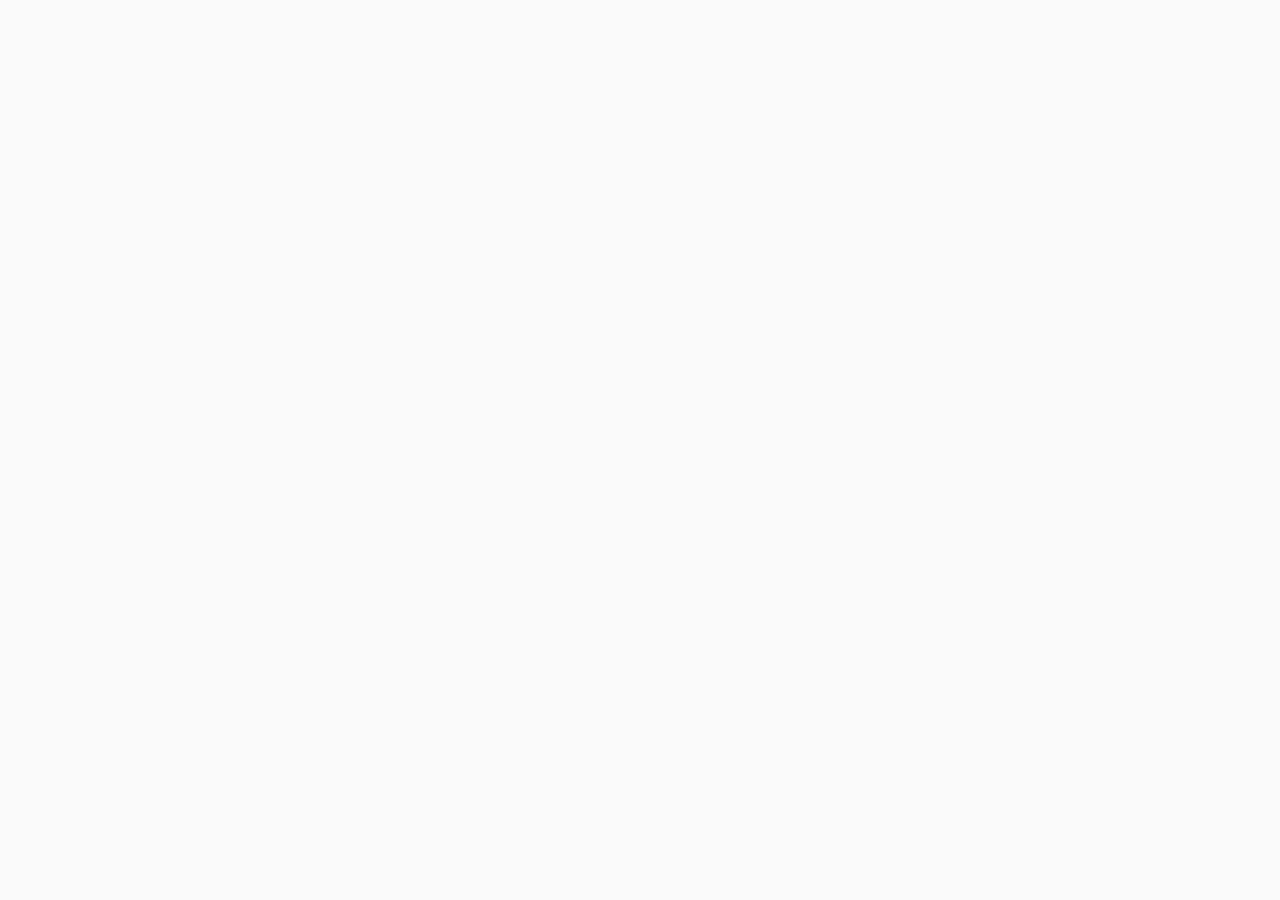
==== commit 7c3ea32f: "feat: parity visual onboarding/auth estilo AIApply (instaWork) - Tokens primary #6850fa, soft #f7f6f" ====
--- a/dashboard.html
+++ b/dashboard.html
@@ -4,165 +4,458 @@
   <meta charset="UTF-8"/>
   <meta name="viewport" content="width=device-width, initial-scale=1.0"/>
   <title>instaWork — Auto Apply</title>
+  <link rel="preconnect" href="https://fonts.googleapis.com"/>
+  <link rel="preconnect" href="https://fonts.gstatic.com" crossorigin/>
+  <link href="https://fonts.googleapis.com/css2?family=Inter:wght@400;500;600;700;800&family=Outfit:wght@600;700;800&display=swap" rel="stylesheet"/>
   <link rel="stylesheet" href="css/variables.css"/>
   <link rel="stylesheet" href="css/base.css"/>
-  <link rel="stylesheet" href="css/dashboard.css"/>
+  <link rel="stylesheet" href="css/dashboard.css?v=4"/>
 </head>
 <body class="dashboard auth-pending">
 <div class="app">
   <aside id="side">
-    <div class="logo">insta<span>Work</span></div>
-    <div class="navgrp">Auto Apply</div>
-    <div class="nav">
-      <a data-view="dashboard" class="active"><span class="dot">▦</span> Dashboard</a>
-      <a data-view="inbox"><span class="dot">✉</span> Inbox <span class="badge" id="nInbox">0</span></a>
-      <a data-view="buscar"><span class="dot">🔍</span> Buscar empleos</a>
-      <a data-view="guardados"><span class="dot">★</span> Guardados <span class="badge" id="nSaved">0</span></a>
-      <a data-view="answers"><span class="dot">≣</span> Answer Library</a>
-      <a data-view="prefs"><span class="dot">⚙</span> Preferencias</a>
+    <div class="side-scroll">
+      <div class="logo">insta<span>Work</span></div>
+      <div class="navgrp">Auto Apply</div>
+      <div class="nav">
+        <a data-view="dashboard" class="active"><span class="dot">▦</span> Dashboard</a>
+        <a data-view="inbox"><span class="dot">✉</span> Inbox <span class="badge" id="nInbox">0</span></a>
+        <a data-view="buscar"><span class="dot">🔍</span> Buscar empleos</a>
+        <a data-view="guardados"><span class="dot">★</span> Guardados <span class="badge" id="nSaved">0</span></a>
+        <a data-view="answers"><span class="dot">≣</span> Answer Library</a>
+        <a data-view="prefs"><span class="dot">⚙</span> Preferencias</a>
+      </div>
+      <div class="navgrp">Documentos</div>
+      <div class="nav">
+        <a data-view="jobhub"><span class="dot">🗂</span> Application Kits</a>
+        <a data-view="resumes"><span class="dot">📄</span> Currículums</a>
+        <a data-view="coverletters"><span class="dot">✍</span> Cartas</a>
+      </div>
+      <div class="navgrp">Entrevista</div>
+      <div class="nav">
+        <a data-view="buddy"><span class="dot">🎧</span> Interview Buddy</a>
+        <a data-view="mock"><span class="dot">🎤</span> Mock Interviews</a>
+      </div>
+      <div class="navgrp">Cuenta</div>
+      <div class="nav">
+        <a data-view="settings"><span class="dot">⚙</span> Configuración</a>
+      </div>
     </div>
-    <div class="navgrp">Documentos</div>
-    <div class="nav">
-      <a data-view="docs"><span class="dot">🗂</span> Application Kits</a>
-      <a data-view="docs"><span class="dot">📄</span> Currículums</a>
-      <a data-view="docs"><span class="dot">✍</span> Cartas</a>
-    </div>
-    <div class="navgrp">Entrevista</div>
-    <div class="nav">
-      <a data-view="entrevista"><span class="dot">🎧</span> Interview Buddy</a>
-      <a data-view="entrevista"><span class="dot">🎤</span> Mock Interviews</a>
+    <div class="side-foot">
+      <div class="user-menu-wrap">
+        <button type="button" class="user-trigger" id="userMenuBtn" aria-expanded="false" aria-haspopup="true">
+          <span class="user-avatar" id="userAvatar">U</span>
+          <span class="user-meta">
+            <strong id="userName">Mi cuenta</strong>
+            <small id="userEmail">—</small>
+          </span>
+          <span class="user-chevron" aria-hidden="true">
+            <svg width="14" height="14" viewBox="0 0 24 24" fill="none"><path d="M6 9l6 6 6-6" stroke="currentColor" stroke-width="2.2" stroke-linecap="round" stroke-linejoin="round"/></svg>
+          </span>
+        </button>
+        <div class="user-dropdown hidden" id="userDropdown" role="menu">
+          <div class="user-dropdown-hero">
+            <span class="user-avatar md" id="userAvatarMenu">U</span>
+            <div class="user-dropdown-head">
+              <strong data-user-name>Mi cuenta</strong>
+              <small data-user-email>—</small>
+              <span class="user-provider-badge" id="userProviderBadge">Cuenta</span>
+            </div>
+          </div>
+          <div class="user-dropdown-group">
+            <button type="button" class="user-dropdown-item" data-view="cuenta" role="menuitem">
+              <span class="udi-icon udi-icon--purple">👤</span>
+              <span class="udi-copy"><strong>Mi perfil</strong><small>Datos y sesión</small></span>
+            </button>
+            <button type="button" class="user-dropdown-item" data-view="prefs" role="menuitem">
+              <span class="udi-icon udi-icon--blue">⚙</span>
+              <span class="udi-copy"><strong>Preferencias</strong><small>Búsqueda y modo</small></span>
+            </button>
+            <a class="user-dropdown-item" href="onboarding.html" role="menuitem">
+              <span class="udi-icon udi-icon--green">✎</span>
+              <span class="udi-copy"><strong>Editar perfil</strong><small>Asistente onboarding</small></span>
+            </a>
+          </div>
+          <div class="user-dropdown-group user-dropdown-group--danger">
+            <button type="button" class="user-dropdown-item danger" id="logoutBtn" role="menuitem">
+              <span class="udi-icon udi-icon--red">↪</span>
+              <span class="udi-copy"><strong>Cerrar sesión</strong><small>Salir de instaWork</small></span>
+            </button>
+          </div>
+        </div>
+      </div>
     </div>
   </aside>
 
-  <main>
-    <div class="top">
-      <div style="display:flex;align-items:center;gap:12px">
-        <button class="hamb" id="hamb">☰</button>
-        <div>
-          <h1 id="viewTitle">Auto Apply</h1>
-          <p class="sub" id="viewSub">Postula a empleos que cumplen tus criterios · <b>mercado CL</b></p>
-        </div>
-      </div>
-      <div class="rightbar">
-        <span id="statePill" class="pill"><span class="g"></span> Inactivo</span>
-        <span>Tienes <b id="credits">—</b> créditos</span>
-        <select id="mode">
-          <option value="review">Review mode</option>
-          <option value="hybrid">Hybrid mode</option>
-          <option value="auto">Auto mode</option>
-        </select>
-        <button class="btn primary" id="searchBtn">Buscar y postular</button>
-      </div>
-    </div>
-
-    <section id="v-dashboard">
-      <div class="kpis">
-        <div class="kpi"><div class="lbl">Estado</div><div class="val" id="stateVal" style="font-size:18px">Inactivo</div></div>
-        <div class="kpi"><div class="lbl">Postulaciones enviadas</div><div class="val" id="kApplied">0</div></div>
-        <div class="kpi"><div class="lbl">Empleos encontrados</div><div class="val" id="kFound">0</div></div>
-      </div>
-      <div class="tabs">
-        <button data-tab="jobs" class="active">Your Jobs</button>
-        <button data-tab="review">Quick Review</button>
-      </div>
-      <div id="tab-jobs">
-        <div style="display:flex;align-items:center;flex-wrap:wrap">
-          <div class="subtabs">
-            <button class="active" data-st="">Todos <span id="cAll">0</span></button>
-            <button data-st="ready">En cola</button>
-            <button data-st="applied">Postulados</button>
-            <button data-st="declined">Descartados</button>
-          </div>
-          <div class="toolbar">
-            <input type="search" id="q" placeholder="Buscar empleos o empresas…"/>
-            <select id="sort">
-              <option value="fit_score">Fit score</option>
-              <option value="published_at">Más recientes</option>
+  <div class="main-wrap">
+    <main>
+      <div class="top">
+        <div class="top-left">
+          <button class="hamb" id="hamb" type="button">☰</button>
+          <div>
+            <h1 id="viewTitle">Auto Apply</h1>
+            <p class="sub" id="viewSub">Postula automáticamente a empleos que coinciden contigo</p>
+          </div>
+        </div>
+        <div class="rightbar">
+          <div class="credits-pill">
+            <span class="credits-ic">💼</span>
+            <b id="credits">—</b>
+            <button type="button" class="btn sm primary" id="getCreditsBtn">Obtener más</button>
+          </div>
+          <div class="mode-wrap">
+            <button type="button" class="mode-btn" id="modeBtn">⚡ Auto mode</button>
+            <div class="mode-menu hidden" id="modeMenu">
+              <button type="button" data-mode="auto"><strong>Auto mode</strong><small>Totalmente automático. Máxima velocidad.</small></button>
+              <button type="button" data-mode="hybrid"><strong>Hybrid mode</strong><small>Auto-aplica si match ≥75%. Tú decides el resto.</small></button>
+              <button type="button" data-mode="review"><strong>Review mode</strong><small>Nada se envía sin tu aprobación.</small></button>
+            </div>
+          </div>
+          <button type="button" class="gift-btn" id="freeCreditsBtn" title="Créditos gratis">🎁</button>
+          <button type="button" class="user-chip" id="userChipBtn" aria-label="Menú cuenta">
+            <span class="user-avatar sm" id="userAvatarTop">U</span>
+          </button>
+        </div>
+      </div>
+
+      <!-- DASHBOARD -->
+      <section id="v-dashboard">
+        <div class="dash-toolbar">
+          <div class="status-card" id="statusCard">
+            <div class="status-card-left">
+              <span class="status-dot" id="statusDot"></span>
+              <div>
+                <strong id="statusLabel">Pausado</strong>
+                <small id="statusHint">Pulsa Iniciar para seguir postulando</small>
+              </div>
+            </div>
+            <div class="status-card-actions">
+              <button type="button" class="play-btn" id="queueToggle" aria-label="Iniciar o pausar">▶</button>
+              <button type="button" class="icon-btn" data-view-jump="prefs" title="Preferencias">⚙</button>
+            </div>
+          </div>
+          <div class="stat-cards">
+            <div class="stat-card"><span>Enviadas</span><b id="kApplied">0</b></div>
+            <div class="stat-card"><span>Encontradas</span><b id="kFound">0</b></div>
+          </div>
+        </div>
+
+        <div class="tabs">
+          <button type="button" data-tab="review">🏷 Quick Review</button>
+          <button type="button" data-tab="jobs" class="active">✓ Your Jobs</button>
+        </div>
+
+        <div id="tab-review" class="hidden">
+          <div class="qr-working hidden" id="qrWorking">
+            <div class="qr-working-icon">⚡</div>
+            <h2>El modo automático trabaja en segundo plano</h2>
+            <p>Estamos encontrando roles, preparando postulaciones y enviándolas automáticamente.</p>
+            <button type="button" class="btn ghost" id="viewAllJobsBtn">Ver todos los empleos</button>
+          </div>
+          <div class="qr" id="qr"></div>
+        </div>
+
+        <div id="tab-jobs">
+          <div class="jobs-bar">
+            <div class="subtabs">
+              <button type="button" class="active" data-st="">Todos <span id="cAll">0</span></button>
+              <button type="button" data-st="ready">Por revisar <span id="cReview">0</span></button>
+              <button type="button" data-st="applied">Postulados <span id="cApplied">0</span></button>
+              <button type="button" data-st="declined">Descartados <span id="cDeclined">0</span></button>
+            </div>
+            <div class="toolbar">
+              <input type="search" id="q" placeholder="Buscar empleos o empresas…"/>
+              <select id="sort">
+                <option value="fit_score">Fit score</option>
+                <option value="published_at">Más recientes</option>
+              </select>
+              <button type="button" class="btn ghost sm" id="refreshJobsBtn">↻ Actualizar</button>
+              <button type="button" class="btn primary sm" id="searchBtn">Buscar empleos</button>
+            </div>
+          </div>
+          <div class="job-list" id="jobList"></div>
+          <div class="pager hidden" id="jobsPager"></div>
+        </div>
+      </section>
+
+      <!-- INBOX -->
+      <section id="v-inbox" class="hidden">
+        <div class="inbox-head">
+          <div>
+            <h2 class="section-h">Inbox</h2>
+            <p class="sub" id="proxyEmailLine">—</p>
+          </div>
+          <div class="inbox-filters">
+            <label class="chk"><input type="checkbox" id="inboxUnreadOnly"/> Solo no leídos</label>
+            <select id="inboxLabelFilter">
+              <option value="">Todas las etiquetas</option>
+              <option value="Confirmación">Confirmación</option>
+              <option value="Assessment">Assessment</option>
+              <option value="No esta vez">No esta vez</option>
             </select>
           </div>
         </div>
-        <div class="card">
-          <table>
-            <thead><tr><th>Empresa</th><th>Empleo</th><th>Publicado</th><th>Acción</th></tr></thead>
-            <tbody id="rows"><tr><td colspan="4" class="empty">Pulsa <b>Buscar y postular</b> para llenar tu cola con empleos frescos.</td></tr></tbody>
-          </table>
-          <div class="pager hidden" id="jobsPager" aria-label="Paginación de empleos"></div>
-        </div>
-      </div>
-      <div id="tab-review" class="hidden"><div class="qr" id="qr"></div></div>
-    </section>
-
-    <section id="v-buscar" class="hidden">
-      <div class="card pad-card">
-        <h3 style="margin:0 0 10px">Buscar empleos</h3>
-        <div style="display:flex;gap:8px;flex-wrap:wrap">
-          <input type="text" id="bq" class="inline" placeholder="Rol o palabra clave (ej: Developer, Diseñador)" style="flex:1;min-width:220px"/>
-          <input type="text" id="bcountry" class="inline" placeholder="País" value="Chile" style="width:120px"/>
-          <button class="btn primary" id="bsearch">Buscar</button>
-        </div>
-        <p class="sub" style="margin-top:10px">Busca en la bolsa agregada (GetOnBoard CL, RemoteOK, Greenhouse, Ashby, Lever) con la regla de oro: solo empleos ≤ 21 días.</p>
-      </div>
-      <div class="card" style="margin-top:14px">
-        <table>
-          <thead><tr><th>Empresa</th><th>Empleo</th><th>Publicado</th><th>Acción</th></tr></thead>
-          <tbody id="brows"><tr><td colspan="4" class="empty">Escribe un rol y pulsa Buscar.</td></tr></tbody>
-        </table>
-      </div>
-    </section>
-
-    <section id="v-guardados" class="hidden">
-      <div class="card" style="margin-top:14px">
-        <table>
-          <thead><tr><th>Empresa</th><th>Empleo</th><th>Publicado</th><th>Acción</th></tr></thead>
-          <tbody id="srows"><tr><td colspan="4" class="empty">Aún no guardas empleos. Usa ★ en Quick Review o en la tabla.</td></tr></tbody>
-        </table>
-      </div>
-    </section>
-
-    <section id="v-answers" class="hidden">
-      <div class="card pad-card">
-        <h3 style="margin:0 0 6px">Answer Library</h3>
-        <p class="sub">Responde una vez las preguntas comunes y las reutilizamos en tus postulaciones.</p>
-        <div id="qalist"></div>
-        <div style="display:flex;gap:8px;margin-top:12px">
-          <input type="text" id="qaq" class="inline" placeholder="Pregunta" style="flex:1"/>
-          <input type="text" id="qaa" class="inline" placeholder="Respuesta" style="flex:1"/>
-          <button class="btn primary" id="qaadd">Agregar</button>
-        </div>
-      </div>
-    </section>
-
-    <section id="v-prefs" class="hidden">
-      <div class="card pad-card">
-        <h3 style="margin:0 0 8px">Preferencias</h3>
-        <div id="prefbody" class="sub"></div>
-        <button class="btn primary" style="margin-top:12px" onclick="window.location.href='onboarding.html'">Editar en el asistente →</button>
-      </div>
-    </section>
-
-    <section id="v-inbox" class="hidden">
-      <div class="card pad-card">
-        <h3 style="margin:0 0 6px">Inbox dedicado</h3>
-        <p class="sub">Buzón propio del servicio (IMAP) que clasifica respuestas de reclutadores. <b>Disponible en la Fase 2</b> (requiere infraestructura de correo).</p>
-      </div>
-    </section>
-    <section id="v-docs" class="hidden">
-      <div class="card pad-card">
-        <h3 style="margin:0 0 6px">Documentos</h3>
-        <p class="sub">Constructor de CV, cartas y kits por empleo (con IA). <b>Disponible en la Fase 2.</b></p>
-      </div>
-    </section>
-    <section id="v-entrevista" class="hidden">
-      <div class="card pad-card">
-        <h3 style="margin:0 0 6px">Entrevista</h3>
-        <p class="sub">Interview Buddy y Mock Interviews con IA. <b>Disponible en la Fase 2.</b></p>
-      </div>
-    </section>
-  </main>
+        <div class="inbox-list" id="inboxList"></div>
+      </section>
+
+      <!-- BUSCAR -->
+      <section id="v-buscar" class="hidden">
+        <div class="card pad-card">
+          <h3 class="section-h">Buscar empleos</h3>
+          <p class="sub">Bolsa interna con scraper de +1M empleos/mes. Auto Apply busca un rango mucho más amplio.</p>
+          <div class="search-row">
+            <input type="text" id="bq" class="inline" placeholder="Rol o palabra clave"/>
+            <input type="text" id="bcountry" class="inline" placeholder="País" value="Chile" style="width:120px"/>
+            <button type="button" class="btn primary" id="bsearch">Buscar</button>
+          </div>
+          <div class="filter-chips">
+            <button type="button" class="chip-filter active" data-wm="all">Todos</button>
+            <button type="button" class="chip-filter" data-wm="remote">Remoto</button>
+            <button type="button" class="chip-filter" data-wm="onsite">Presencial / Híbrido</button>
+          </div>
+        </div>
+        <div class="job-list" id="browsList" style="margin-top:14px"></div>
+      </section>
+
+      <!-- GUARDADOS -->
+      <section id="v-guardados" class="hidden">
+        <div class="empty-state" id="savedEmpty">
+          <h3>Sin empleos guardados</h3>
+          <p>Ve a Buscar empleos para explorar y guardar ofertas.</p>
+          <button type="button" class="btn primary" data-view-jump="buscar">Buscar empleos</button>
+        </div>
+        <div class="job-list hidden" id="savedList"></div>
+      </section>
+
+      <!-- ANSWER LIBRARY -->
+      <section id="v-answers" class="hidden">
+        <div class="pref-tabs">
+          <button type="button" class="pref-tab active" data-ptab="quick">Ajustes rápidos</button>
+          <button type="button" class="pref-tab" data-ptab="answers">Answer Library <span class="badge-sm" id="pendingAnswersBadge">0</span></button>
+          <button type="button" class="pref-tab" data-ptab="reject">Motivos de rechazo</button>
+        </div>
+        <div id="ptab-quick" class="card pad-card">
+          <div class="alert-banner hidden" id="answersAlert">
+            <span id="answersAlertText"></span>
+            <button type="button" class="linkbtn" data-ptab-jump="answers">Abrir Answer Library</button>
+          </div>
+          <h3>Modo de aplicación</h3>
+          <div class="mode-cards" id="modeCards"></div>
+          <h3 style="margin-top:20px">Roles objetivo</h3>
+          <div id="prefTitles" class="title-chips-readonly"></div>
+        </div>
+        <div id="ptab-answers" class="card pad-card hidden">
+          <p class="sub">Guarda respuestas una vez y reutilízalas en todas tus postulaciones.</p>
+          <div id="qalist"></div>
+          <div id="commonQaList"></div>
+          <div class="qa-add-row">
+            <input type="text" id="qaq" class="inline" placeholder="Pregunta"/>
+            <input type="text" id="qaa" class="inline" placeholder="Respuesta"/>
+            <button type="button" class="btn primary" id="qaadd">Agregar</button>
+          </div>
+        </div>
+        <div id="ptab-reject" class="card pad-card hidden">
+          <p class="sub">Auto Apply aprende de empleos que rechazas. Futuros matches similares tendrán menor score.</p>
+          <div id="rejectList"></div>
+          <div class="qa-add-row">
+            <input type="text" id="rejectInput" class="inline" placeholder="Ej: empresa, palabra en título…"/>
+            <button type="button" class="btn primary" id="rejectAdd">Agregar filtro</button>
+          </div>
+        </div>
+      </section>
+
+      <!-- PREFERENCIAS -->
+      <section id="v-prefs" class="hidden">
+        <div class="account-hero account-hero--prefs">
+          <span class="account-hero-tag">Configuración</span>
+          <h2>Preferencias de búsqueda</h2>
+          <p>Roles, ubicación, compensación y comportamiento de Auto Apply.</p>
+        </div>
+        <div class="card account-card pad-card">
+          <div id="prefbody" class="pref-grid"></div>
+          <label class="field-block">Límite diario de postulaciones
+            <input type="number" id="dailyLimit" min="1" max="50" value="10"/>
+          </label>
+          <div class="account-actions">
+            <button type="button" class="btn primary" id="savePrefsBtn">Guardar ajustes</button>
+            <button type="button" class="btn ghost" onclick="location.href='onboarding.html'">Editar en onboarding</button>
+          </div>
+        </div>
+      </section>
+
+      <!-- JOB HUB -->
+      <section id="v-jobhub" class="hidden">
+        <div class="section-head">
+          <div>
+            <h2 class="section-h">Job Hub</h2>
+            <p class="sub">Gestiona tus Application Kits y sigue el pipeline de postulaciones.</p>
+          </div>
+          <div class="head-actions">
+            <button type="button" class="btn ghost sm view-toggle active" data-kview="list">Lista</button>
+            <button type="button" class="btn ghost sm view-toggle" data-kview="kanban">Kanban</button>
+            <button type="button" class="btn primary sm" id="newKitBtn">+ Nuevo kit</button>
+          </div>
+        </div>
+        <input type="search" id="kitSearch" class="inline" placeholder="Buscar por título o empresa…" style="width:100%;margin-bottom:14px"/>
+        <div id="kitListView" class="kit-list"></div>
+        <div id="kitKanbanView" class="kanban hidden"></div>
+      </section>
+
+      <!-- RESUMES -->
+      <section id="v-resumes" class="hidden">
+        <div class="section-head">
+          <div>
+            <h2 class="section-h">Mis currículums</h2>
+            <p class="sub">Crea, edita y elige qué CV usar en tus postulaciones.</p>
+          </div>
+          <button type="button" class="btn primary sm" id="newResumeBtn">+ Nuevo CV</button>
+        </div>
+        <div class="resume-grid" id="resumeGrid"></div>
+        <div class="upsell-card">
+          <strong>Auto-personaliza tu CV para más entrevistas</strong>
+          <p>Aumenta tus chances de entrevista un 44%</p>
+          <button type="button" class="btn ghost sm">Saber más</button>
+        </div>
+      </section>
+
+      <!-- COVER LETTERS -->
+      <section id="v-coverletters" class="hidden">
+        <div class="section-head">
+          <div>
+            <h2 class="section-h">Mis cartas de presentación</h2>
+            <p class="sub">Genera cartas con IA y reutilízalas en tus postulaciones.</p>
+          </div>
+          <button type="button" class="btn primary sm" id="newCoverBtn">+ Nueva carta</button>
+        </div>
+        <div id="coverList" class="doc-list"></div>
+      </section>
+
+      <!-- INTERVIEW BUDDY -->
+      <section id="v-buddy" class="hidden">
+        <div class="buddy-hero card pad-card">
+          <h2 class="section-h">Interview Buddy (Desktop)</h2>
+          <p class="sub">Asistencia en tiempo real durante entrevistas. Invisible en screen share. Escucha al entrevistador en vivo.</p>
+          <p class="sub"><b>Disponible en Windows y macOS</b></p>
+          <button type="button" class="btn primary" id="unlockBuddyBtn">Desbloquear acceso</button>
+        </div>
+      </section>
+
+      <!-- MOCK INTERVIEWS -->
+      <section id="v-mock" class="hidden">
+        <div class="section-head">
+          <div>
+            <h2 class="section-h">Mock Interviews</h2>
+            <p class="sub">Practica entrevistas simuladas por rol.</p>
+          </div>
+          <button type="button" class="btn primary sm" id="newMockBtn">+ Nueva entrevista</button>
+        </div>
+        <div id="mockList" class="doc-list"></div>
+      </section>
+
+      <!-- SETTINGS -->
+      <section id="v-settings" class="hidden">
+        <h2 class="section-h">Configuración de cuenta</h2>
+        <div class="settings-tabs">
+          <button type="button" class="settings-tab active" data-stab="prefs">Preferencias</button>
+          <button type="button" class="settings-tab" data-stab="personal">Datos personales</button>
+          <button type="button" class="settings-tab" data-stab="notif">Notificaciones</button>
+          <button type="button" class="settings-tab" data-stab="billing">Facturación</button>
+          <button type="button" class="settings-tab danger-tab" data-stab="logout" id="settingsLogout">Cerrar sesión</button>
+        </div>
+        <div class="card pad-card" id="stab-prefs">
+          <label>Idioma <select id="setLang"><option value="es">Español</option><option value="en">English</option></select></label>
+          <label>Email de postulaciones <input type="text" id="setProxyEmail" readonly class="inline"/></label>
+          <label class="chk"><input type="checkbox" id="setMarketing" checked/> Cookies de marketing</label>
+          <button type="button" class="btn primary sm" id="saveSettingsBtn">Guardar</button>
+        </div>
+        <div class="card pad-card hidden" id="stab-personal"><div id="settingsPersonal" class="pref-grid"></div></div>
+        <div class="card pad-card hidden" id="stab-notif">
+          <div id="notifList" class="notif-list"></div>
+        </div>
+        <div class="card pad-card hidden" id="stab-billing">
+          <h3>Auto-Apply</h3>
+          <div class="billing-plan">
+            <div><span class="plan-badge">mensual</span><p>Plan de prueba · 72 créditos incluidos</p></div>
+            <div class="plan-price"><b>$0</b><small>/ mes</small></div>
+          </div>
+          <button type="button" class="btn primary sm" id="upgradePlanBtn">Mejorar plan — $49/mes</button>
+        </div>
+      </section>
+
+      <!-- CUENTA -->
+      <section id="v-cuenta" class="hidden">
+        <div class="account-hero">
+          <div class="account-hero-user">
+            <span class="user-avatar xl" id="userAvatarLarge">U</span>
+            <div>
+              <span class="account-hero-tag" id="accountProvider">Cuenta</span>
+              <h2 id="accountName">Mi cuenta</h2>
+              <p id="accountEmail">—</p>
+            </div>
+          </div>
+        </div>
+        <div class="card account-card pad-card">
+          <div id="accountBody" class="pref-grid"></div>
+          <div class="account-actions">
+            <button type="button" class="btn ghost" data-view-jump="prefs">Preferencias</button>
+            <button type="button" class="btn danger outline" id="logoutBtnMain">Cerrar sesión</button>
+          </div>
+        </div>
+      </section>
+    </main>
+
+    <!-- AI AGENT PANEL -->
+    <aside class="agent-panel" id="agentPanel">
+      <button type="button" class="agent-toggle" id="agentToggle" aria-label="Abrir agente">🤖</button>
+      <div class="agent-inner hidden" id="agentInner">
+        <div class="agent-head">
+          <strong>instaWork Agent</strong>
+          <button type="button" class="icon-btn" id="agentClose">✕</button>
+        </div>
+        <div class="agent-messages" id="agentMessages"></div>
+        <div class="agent-actions">
+          <button type="button" class="btn primary sm" id="agentResumeBtn">Reanudar postulaciones</button>
+          <button type="button" class="btn ghost sm" data-view-jump="prefs">Ver preferencias</button>
+        </div>
+        <div class="agent-input">
+          <input type="text" id="agentInput" placeholder="Escribe al agente…"/>
+          <button type="button" class="btn primary sm" id="agentSend" disabled>Enviar</button>
+        </div>
+      </div>
+    </aside>
+  </div>
 </div>
 
-<script src="js/engine.js"></script>
+<!-- JOB DETAIL DRAWER -->
+<div class="drawer-backdrop hidden" id="drawerBackdrop"></div>
+<aside class="job-drawer hidden" id="jobDrawer" aria-hidden="true">
+  <div class="drawer-head">
+    <button type="button" class="icon-btn" id="drawerClose">✕</button>
+    <h2 id="drawerTitle">—</h2>
+    <p id="drawerMeta">—</p>
+  </div>
+  <div class="drawer-tabs">
+    <button type="button" class="active" data-dtab="overview">Resumen</button>
+    <button type="button" data-dtab="application">Postulación</button>
+    <button type="button" data-dtab="fit">Job Fit</button>
+  </div>
+  <div class="drawer-body" id="drawerBody"></div>
+</aside>
+
+<!-- NOTIFICATIONS DROPDOWN -->
+<div class="notif-dropdown hidden" id="notifDropdown"></div>
+
+<!-- MOBILE BOTTOM NAV -->
+<nav class="bottom-nav" id="bottomNav">
+  <button type="button" data-view="dashboard" class="active"><span>🤖</span>Dashboard</button>
+  <button type="button" data-view="inbox"><span>✉</span>Inbox <em id="bnInbox">0</em></button>
+  <button type="button" id="notifBtn"><span>🔔</span>Alertas <em id="bnNotif">0</em></button>
+  <button type="button" id="moreNavBtn"><span>⋯</span>Más</button>
+</nav>
+
+<script src="js/engine.js?v=2"></script>
 <script type="module" src="js/auth-guard.js"></script>
-<script src="js/dashboard.js"></script>
+<script type="module" src="js/dashboard-user.js"></script>
+<script src="js/dashboard.js?v=2"></script>
 </body>
 </html>
--- a/css/variables.css
+++ b/css/variables.css
@@ -1,11 +1,11 @@
 :root {
-  --brand: #6d28d9;
-  --brand2: #7c3aed;
+  --brand: #6850fa;
+  --brand2: #7d70ff;
   --ink: #1a1630;
   --muted: #6b6785;
-  --line: #e7e3f2;
-  --soft: #f3efff;
-  --bg: #f3f2f7;
+  --line: #e4e0f2;
+  --soft: #f7f6ff;
+  --bg: #fafafa;
   --green: #16a34a;
   --greensoft: #e7f7ee;
   --amber: #b45309;
@@ -13,5 +13,9 @@
   --red: #dc2626;
   --redsoft: #fdeaea;
   --card: #fff;
-  --shadow: 0 1px 3px rgba(20, 10, 50, .06), 0 8px 24px rgba(20, 10, 50, .05);
+  --shadow: 0 1px 3px rgba(20, 10, 50, .06), 0 12px 32px rgba(104, 80, 250, .08);
+  --font-sans: "Inter", system-ui, -apple-system, "Segoe UI", Roboto, sans-serif;
+  --font-display: "Outfit", "Inter", system-ui, sans-serif;
+  --radius-card: 20px;
+  --radius-btn: 14px;
 }
--- a/css/base.css
+++ b/css/base.css
@@ -2,17 +2,18 @@
 
 body {
   margin: 0;
-  font-family: -apple-system, BlinkMacSystemFont, "Segoe UI", Inter, Roboto, sans-serif;
+  font-family: var(--font-sans);
   background: var(--bg);
   color: var(--ink);
+  -webkit-font-smoothing: antialiased;
 }
 
 .card {
   background: var(--card);
   border: 1px solid var(--line);
-  border-radius: 18px;
+  border-radius: var(--radius-card);
   padding: 22px;
-  box-shadow: 0 8px 30px rgba(30, 15, 60, .05);
+  box-shadow: var(--shadow);
 }
 
 label {
@@ -35,11 +36,12 @@
 input[type=date],
 input[type=number],
 input[type=email],
+input[type=password],
 select,
 textarea {
   width: 100%;
   border: 1px solid var(--line);
-  border-radius: 11px;
+  border-radius: 12px;
   padding: 12px 13px;
   font-size: 14px;
   font-family: inherit;
@@ -51,26 +53,37 @@
 textarea:focus {
   outline: none;
   border-color: var(--brand);
+  box-shadow: 0 0 0 4px rgba(104, 80, 250, .12);
 }
 
 .btn {
   width: 100%;
   border: 0;
-  border-radius: 24px;
+  border-radius: var(--radius-btn);
   padding: 15px;
   font-size: 15px;
   font-weight: 700;
+  font-family: inherit;
   cursor: pointer;
   margin-top: 20px;
+  transition: transform .12s ease, box-shadow .15s ease, background .15s ease;
 }
 
-.btn.primary { background: var(--brand); color: #fff; }
-.btn.skip { background: #ececf2; color: var(--ink); margin-top: 10px; }
+.btn.primary {
+  background: var(--brand);
+  color: #fff;
+  box-shadow: 0 8px 20px rgba(104, 80, 250, .28);
+}
+.btn.primary:hover { background: #5740e8; }
+.btn.primary:active { transform: translateY(1px); }
+.btn.skip { background: #ececf2; color: var(--ink); margin-top: 10px; box-shadow: none; }
 
 .logo {
+  font-family: var(--font-display);
   font-weight: 800;
   font-size: 22px;
   color: var(--brand);
+  letter-spacing: -.03em;
 }
 
 .logo span { color: var(--brand2); }
@@ -85,10 +98,12 @@
 }
 
 h1 {
+  font-family: var(--font-display);
   font-size: 30px;
   text-align: center;
   margin: 8px 0 6px;
-  letter-spacing: -.5px;
+  letter-spacing: -.03em;
+  font-weight: 700;
 }
 
 .hidden { display: none !important; }
--- a/css/dashboard.css
+++ b/css/dashboard.css
@@ -13,8 +13,22 @@
   position: sticky;
   top: 0;
   height: 100vh;
+  overflow: hidden;
+  z-index: 20;
+  display: flex;
+  flex-direction: column;
+}
+
+.side-scroll {
+  flex: 1;
   overflow: auto;
-  z-index: 20;
+  min-height: 0;
+}
+
+.side-foot {
+  margin-top: auto;
+  padding-top: 12px;
+  border-top: 1px solid var(--line);
 }
 
 aside .logo {
@@ -134,6 +148,427 @@
 .dashboard .btn.ghost { background: #fff; border: 1px solid var(--line); color: var(--ink); }
 .dashboard .btn.sm { padding: 6px 11px; font-size: 12px; }
 .dashboard .btn:disabled { opacity: .5; cursor: not-allowed; }
+
+.dashboard .btn.danger {
+  background: linear-gradient(135deg, #fff1f2 0%, #ffe4e6 100%);
+  color: #be123c;
+  border: 1px solid #fecdd3;
+}
+
+.dashboard .btn.danger.outline {
+  background: #fff;
+  box-shadow: 0 8px 20px rgba(190, 18, 60, .08);
+}
+
+.dashboard .btn.danger:hover {
+  background: #ffe4e6;
+  border-color: #fda4af;
+}
+
+.dashboard .btn.ghost {
+  display: inline-flex;
+  align-items: center;
+  gap: 8px;
+  box-shadow: 0 4px 14px rgba(20, 10, 50, .04);
+}
+
+.dashboard .btn.ghost:hover {
+  border-color: #c4b5fd;
+  background: #faf7ff;
+}
+
+.btn-ic {
+  display: inline-flex;
+  width: 22px;
+  height: 22px;
+  align-items: center;
+  justify-content: center;
+  border-radius: 7px;
+  background: var(--soft);
+  color: var(--brand);
+  font-size: 12px;
+}
+
+.user-menu-wrap {
+  position: relative;
+}
+
+.user-trigger {
+  display: flex;
+  align-items: center;
+  gap: 10px;
+  width: 100%;
+  border: 1px solid #ebe4ff;
+  background: linear-gradient(180deg, #fff 0%, #faf8ff 100%);
+  border-radius: 14px;
+  padding: 10px 12px;
+  cursor: pointer;
+  text-align: left;
+  transition: border-color .2s ease, box-shadow .2s ease, transform .15s ease;
+  box-shadow: 0 8px 20px rgba(76, 29, 149, .06);
+}
+
+.user-trigger:hover,
+.user-trigger.is-open {
+  border-color: #c4b5fd;
+  background: #fff;
+  box-shadow: 0 10px 28px rgba(109, 40, 217, .12);
+}
+
+.user-trigger.is-open .user-chevron {
+  transform: rotate(180deg);
+  color: var(--brand);
+}
+
+.user-avatar {
+  width: 38px;
+  height: 38px;
+  border-radius: 12px;
+  background: linear-gradient(135deg, var(--brand), var(--brand2));
+  color: #fff;
+  display: inline-flex;
+  align-items: center;
+  justify-content: center;
+  font-weight: 800;
+  font-size: 14px;
+  flex: none;
+  background-position: center;
+  background-size: cover;
+  box-shadow: 0 6px 16px rgba(109, 40, 217, .22);
+  border: 2px solid rgba(255, 255, 255, .9);
+}
+
+.user-avatar.sm {
+  width: 36px;
+  height: 36px;
+  border-radius: 50%;
+  font-size: 13px;
+}
+
+.user-avatar.md {
+  width: 48px;
+  height: 48px;
+  border-radius: 14px;
+  font-size: 18px;
+}
+
+.user-avatar.xl {
+  width: 72px;
+  height: 72px;
+  border-radius: 18px;
+  font-size: 28px;
+  box-shadow: 0 12px 30px rgba(109, 40, 217, .28);
+}
+
+.user-meta {
+  display: grid;
+  gap: 2px;
+  min-width: 0;
+  flex: 1;
+}
+
+.user-meta strong,
+.user-dropdown-head strong {
+  font-size: 13px;
+  color: var(--ink);
+  white-space: nowrap;
+  overflow: hidden;
+  text-overflow: ellipsis;
+}
+
+.user-meta small,
+.user-dropdown-head small {
+  font-size: 11px;
+  color: var(--muted);
+  white-space: nowrap;
+  overflow: hidden;
+  text-overflow: ellipsis;
+}
+
+.user-chevron {
+  color: var(--muted);
+  display: inline-flex;
+  transition: transform .2s ease, color .2s ease;
+}
+
+.user-chip {
+  border: 1px solid #ebe4ff;
+  background: linear-gradient(180deg, #fff 0%, #faf8ff 100%);
+  border-radius: 50%;
+  width: 40px;
+  height: 40px;
+  padding: 0;
+  display: inline-flex;
+  align-items: center;
+  justify-content: center;
+  cursor: pointer;
+  box-shadow: 0 6px 16px rgba(76, 29, 149, .08);
+  transition: border-color .2s ease, box-shadow .2s ease, transform .15s ease;
+}
+
+.user-chip:hover {
+  border-color: #c4b5fd;
+  box-shadow: 0 0 0 4px rgba(109, 40, 217, .1);
+  transform: translateY(-1px);
+}
+
+.user-dropdown {
+  position: absolute;
+  left: 0;
+  right: 0;
+  bottom: calc(100% + 10px);
+  background: #fff;
+  border: 1px solid #ebe4ff;
+  border-radius: 18px;
+  box-shadow: 0 22px 50px rgba(76, 29, 149, .16);
+  padding: 10px;
+  z-index: 30;
+  overflow: hidden;
+  animation: menuIn .18s ease;
+}
+
+@keyframes menuIn {
+  from { opacity: 0; transform: translateY(8px) scale(.98); }
+  to { opacity: 1; transform: translateY(0) scale(1); }
+}
+
+.user-dropdown-hero {
+  display: flex;
+  align-items: center;
+  gap: 12px;
+  padding: 12px;
+  margin-bottom: 8px;
+  border-radius: 14px;
+  background: linear-gradient(135deg, #f8f5ff 0%, #f1ebff 100%);
+  border: 1px solid #ebe4ff;
+}
+
+.user-dropdown-head {
+  min-width: 0;
+  display: grid;
+  gap: 3px;
+}
+
+.user-provider-badge {
+  display: inline-flex;
+  width: fit-content;
+  margin-top: 4px;
+  font-size: 10px;
+  font-weight: 800;
+  letter-spacing: .04em;
+  text-transform: uppercase;
+  color: #5b21b6;
+  background: #fff;
+  border: 1px solid #ddd6fe;
+  border-radius: 999px;
+  padding: 4px 8px;
+}
+
+.user-dropdown-group {
+  display: grid;
+  gap: 4px;
+  padding: 4px 0;
+}
+
+.user-dropdown-group--danger {
+  margin-top: 6px;
+  padding-top: 8px;
+  border-top: 1px solid #f1eef8;
+}
+
+.user-dropdown-label {
+  font-size: 10px;
+  font-weight: 800;
+  letter-spacing: .08em;
+  text-transform: uppercase;
+  color: var(--muted);
+  padding: 4px 10px 2px;
+}
+
+.user-dropdown-item {
+  display: flex;
+  align-items: center;
+  gap: 12px;
+  width: 100%;
+  text-align: left;
+  border: 0;
+  background: #fff;
+  border-radius: 12px;
+  padding: 10px;
+  cursor: pointer;
+  text-decoration: none;
+  margin: 0;
+  transition: background .15s ease, transform .15s ease;
+}
+
+.user-dropdown-item:hover {
+  background: #faf7ff;
+  transform: translateX(2px);
+}
+
+.user-dropdown-item.danger:hover {
+  background: #fff1f2;
+}
+
+.udi-icon {
+  width: 36px;
+  height: 36px;
+  border-radius: 11px;
+  display: inline-flex;
+  align-items: center;
+  justify-content: center;
+  flex: none;
+}
+
+.udi-icon--purple { background: #f3edff; color: #7c3aed; }
+.udi-icon--blue { background: #eff6ff; color: #2563eb; }
+.udi-icon--green { background: #ecfdf5; color: #059669; }
+.udi-icon--red { background: #fff1f2; color: #e11d48; }
+
+.udi-copy {
+  display: grid;
+  gap: 2px;
+  min-width: 0;
+}
+
+.udi-copy strong {
+  font-size: 13px;
+  color: var(--ink);
+}
+
+.udi-copy small {
+  font-size: 11px;
+  color: var(--muted);
+}
+
+.user-dropdown-item.danger .udi-copy strong {
+  color: #be123c;
+}
+
+.account-shell {
+  max-width: 760px;
+}
+
+.account-hero {
+  border-radius: 20px;
+  padding: 24px;
+  margin-bottom: 14px;
+  background: linear-gradient(135deg, #6d28d9 0%, #7c3aed 55%, #8b5cf6 100%);
+  color: #fff;
+  box-shadow: 0 18px 40px rgba(109, 40, 217, .22);
+}
+
+.account-hero--prefs {
+  background: linear-gradient(135deg, #4f46e5 0%, #6366f1 55%, #818cf8 100%);
+  box-shadow: 0 18px 40px rgba(79, 70, 229, .2);
+}
+
+.account-hero h2 {
+  margin: 8px 0 4px;
+  font-size: 24px;
+  text-align: left;
+  letter-spacing: -.02em;
+}
+
+.account-hero p {
+  margin: 0;
+  font-size: 14px;
+  opacity: .92;
+  text-align: left;
+}
+
+.account-hero-tag {
+  display: inline-flex;
+  font-size: 11px;
+  font-weight: 800;
+  letter-spacing: .06em;
+  text-transform: uppercase;
+  background: rgba(255, 255, 255, .16);
+  border: 1px solid rgba(255, 255, 255, .22);
+  border-radius: 999px;
+  padding: 5px 10px;
+}
+
+.account-hero-user {
+  display: flex;
+  align-items: center;
+  gap: 16px;
+}
+
+.account-card {
+  border: 1px solid #ebe4ff;
+  border-radius: 18px;
+  padding: 22px;
+  box-shadow: 0 14px 36px rgba(76, 29, 149, .06);
+}
+
+.account-section-title {
+  margin: 0 0 14px;
+  font-size: 15px;
+  color: var(--ink);
+}
+
+.pref-grid {
+  display: grid;
+  gap: 10px;
+}
+
+.pref-row {
+  display: flex;
+  align-items: flex-start;
+  justify-content: space-between;
+  gap: 16px;
+  padding: 14px 16px;
+  border: 1px solid var(--line);
+  border-radius: 14px;
+  background: linear-gradient(180deg, #fff 0%, #fcfbff 100%);
+  font-size: 13px;
+}
+
+.pref-key {
+  color: var(--muted);
+  font-weight: 700;
+  min-width: 140px;
+}
+
+.pref-val {
+  color: var(--ink);
+  font-weight: 700;
+  text-align: right;
+  flex: 1;
+}
+
+.account-actions {
+  display: flex;
+  flex-wrap: wrap;
+  gap: 10px;
+  margin-top: 20px;
+  padding-top: 18px;
+  border-top: 1px solid var(--line);
+}
+
+@media (max-width: 860px) {
+  .pref-row {
+    flex-direction: column;
+    gap: 6px;
+  }
+
+  .pref-val {
+    text-align: left;
+  }
+
+  .user-dropdown {
+    position: fixed;
+    left: 16px;
+    right: 16px;
+    bottom: 16px;
+  }
+
+  .account-hero-user {
+    flex-direction: column;
+    align-items: flex-start;
+  }
+}
 
 select,
 input[type=search],
@@ -470,6 +905,660 @@
 }
 
 .pad-card { padding: 18px; margin-top: 14px; }
+
+.main-wrap {
+  display: grid;
+  grid-template-columns: 1fr auto;
+  min-width: 0;
+}
+
+.top-left { display: flex; align-items: center; gap: 12px; }
+
+.credits-pill {
+  display: inline-flex;
+  align-items: center;
+  gap: 8px;
+  background: #fff;
+  border: 1px solid var(--line);
+  border-radius: 12px;
+  padding: 6px 10px;
+  font-size: 13px;
+}
+
+.credits-ic { font-size: 16px; }
+
+.mode-wrap { position: relative; }
+
+.mode-btn, .gift-btn {
+  border: 1px solid var(--line);
+  background: #fff;
+  border-radius: 12px;
+  padding: 8px 14px;
+  font-size: 13px;
+  font-weight: 700;
+  cursor: pointer;
+}
+
+.gift-btn { padding: 8px 12px; font-size: 18px; }
+
+.mode-menu {
+  position: absolute;
+  right: 0;
+  top: calc(100% + 8px);
+  background: #fff;
+  border: 1px solid var(--line);
+  border-radius: 14px;
+  box-shadow: var(--shadow);
+  min-width: 280px;
+  z-index: 40;
+  overflow: hidden;
+}
+
+.mode-menu button {
+  display: block;
+  width: 100%;
+  text-align: left;
+  border: 0;
+  background: #fff;
+  padding: 12px 14px;
+  cursor: pointer;
+}
+
+.mode-menu button:hover { background: #faf7ff; }
+.mode-menu strong { display: block; font-size: 13px; }
+.mode-menu small { color: var(--muted); font-size: 12px; }
+
+.dash-toolbar {
+  display: grid;
+  grid-template-columns: 1.4fr 1fr 1fr;
+  gap: 12px;
+  margin: 16px 0;
+}
+
+.status-card {
+  grid-column: 1 / -1;
+  display: flex;
+  align-items: center;
+  justify-content: space-between;
+  gap: 12px;
+  background: #fff;
+  border: 1px solid var(--line);
+  border-radius: 16px;
+  padding: 16px 18px;
+  box-shadow: var(--shadow);
+}
+
+.status-card-left { display: flex; align-items: center; gap: 12px; }
+.status-card-left strong { display: block; font-size: 15px; }
+.status-card-left small { color: var(--muted); font-size: 12px; }
+
+.status-dot {
+  width: 10px;
+  height: 10px;
+  border-radius: 50%;
+  background: var(--amber);
+  box-shadow: 0 0 0 4px var(--ambersoft);
+}
+
+.status-dot.on {
+  background: var(--green);
+  box-shadow: 0 0 0 4px var(--greensoft);
+}
+
+.status-card-actions { display: flex; gap: 8px; align-items: center; }
+
+.play-btn {
+  width: 44px;
+  height: 44px;
+  border-radius: 50%;
+  border: 0;
+  background: var(--brand);
+  color: #fff;
+  font-size: 16px;
+  cursor: pointer;
+  box-shadow: 0 8px 20px rgba(109, 40, 217, .25);
+}
+
+.play-btn.is-pause { background: var(--amber); }
+
+.icon-btn {
+  width: 40px;
+  height: 40px;
+  border-radius: 12px;
+  border: 1px solid var(--line);
+  background: #fff;
+  cursor: pointer;
+}
+
+.stat-cards { display: contents; }
+
+.stat-card {
+  background: #fff;
+  border: 1px solid var(--line);
+  border-radius: 16px;
+  padding: 16px 18px;
+  box-shadow: var(--shadow);
+}
+
+.stat-card span { display: block; font-size: 12px; color: var(--muted); font-weight: 600; }
+.stat-card b { font-size: 28px; font-weight: 800; margin-top: 4px; display: block; }
+
+.jobs-bar {
+  display: flex;
+  align-items: center;
+  flex-wrap: wrap;
+  gap: 10px;
+  margin: 12px 0;
+}
+
+.job-list { display: grid; gap: 10px; }
+
+.job-card {
+  display: grid;
+  grid-template-columns: 1fr auto;
+  gap: 12px;
+  align-items: center;
+  background: #fff;
+  border: 1px solid var(--line);
+  border-radius: 16px;
+  padding: 14px 16px;
+  box-shadow: var(--shadow);
+  cursor: pointer;
+  transition: border-color .15s, transform .15s;
+}
+
+.job-card:hover {
+  border-color: #c4b5fd;
+  transform: translateY(-1px);
+}
+
+.job-card-top { display: flex; align-items: center; gap: 10px; margin-bottom: 6px; }
+
+.job-card .avatar { width: 36px; height: 36px; border-radius: 10px; }
+
+.job-card h3 { margin: 0; font-size: 15px; font-weight: 700; }
+
+.job-card-meta { display: flex; align-items: center; gap: 8px; flex-wrap: wrap; font-size: 12px; color: var(--muted); }
+
+.badge-auto {
+  background: var(--greensoft);
+  color: var(--green);
+  font-size: 11px;
+  font-weight: 700;
+  padding: 3px 8px;
+  border-radius: 20px;
+}
+
+.match-pill {
+  font-weight: 800;
+  font-size: 12px;
+  padding: 2px 8px;
+  border-radius: 8px;
+  background: var(--greensoft);
+  color: var(--green);
+}
+
+.match-pill.mid { background: var(--ambersoft); color: var(--amber); }
+.match-pill.low { background: #eef0f5; color: var(--muted); }
+
+.job-card-actions { display: flex; flex-direction: column; align-items: flex-end; gap: 8px; }
+
+.qr-working {
+  text-align: center;
+  padding: 48px 24px;
+  background: #fff;
+  border: 1px solid var(--line);
+  border-radius: 16px;
+  margin: 16px 0;
+}
+
+.qr-working-icon { font-size: 40px; margin-bottom: 12px; }
+
+.inbox-head {
+  display: flex;
+  justify-content: space-between;
+  align-items: flex-start;
+  gap: 16px;
+  flex-wrap: wrap;
+  margin-bottom: 14px;
+}
+
+.inbox-filters { display: flex; gap: 12px; align-items: center; flex-wrap: wrap; }
+
+.chk { font-size: 13px; display: inline-flex; align-items: center; gap: 6px; }
+
+.inbox-item {
+  display: grid;
+  grid-template-columns: auto 1fr auto;
+  gap: 12px;
+  align-items: start;
+  padding: 14px 16px;
+  background: #fff;
+  border: 1px solid var(--line);
+  border-radius: 14px;
+  margin-bottom: 8px;
+  cursor: pointer;
+}
+
+.inbox-item.unread { background: #faf7ff; border-color: #ddd6fe; }
+
+.inbox-label {
+  font-size: 10px;
+  font-weight: 800;
+  text-transform: uppercase;
+  padding: 3px 8px;
+  border-radius: 6px;
+  background: var(--soft);
+  color: var(--brand);
+}
+
+.inbox-label.assessment { background: #eff6ff; color: #2563eb; }
+.inbox-label.reject { background: var(--redsoft); color: var(--red); }
+
+.search-row { display: flex; gap: 8px; flex-wrap: wrap; margin-top: 12px; }
+.search-row .inline { flex: 1; min-width: 180px; }
+
+.filter-chips { display: flex; gap: 8px; margin-top: 12px; flex-wrap: wrap; }
+
+.chip-filter {
+  border: 1px solid var(--line);
+  background: #fff;
+  border-radius: 20px;
+  padding: 6px 14px;
+  font-size: 12px;
+  font-weight: 600;
+  cursor: pointer;
+}
+
+.chip-filter.active { background: var(--ink); color: #fff; border-color: var(--ink); }
+
+.section-h { margin: 0 0 4px; font-size: 20px; }
+.section-head { display: flex; justify-content: space-between; align-items: flex-start; gap: 12px; flex-wrap: wrap; margin-bottom: 14px; }
+.head-actions { display: flex; gap: 8px; align-items: center; }
+
+.pref-tabs, .settings-tabs {
+  display: flex;
+  gap: 8px;
+  flex-wrap: wrap;
+  margin-bottom: 14px;
+  border-bottom: 1px solid var(--line);
+  padding-bottom: 8px;
+}
+
+.pref-tab, .settings-tab {
+  border: 0;
+  background: none;
+  padding: 8px 12px;
+  font-size: 13px;
+  font-weight: 600;
+  color: var(--muted);
+  cursor: pointer;
+  border-bottom: 2px solid transparent;
+  border-radius: 0;
+  width: auto;
+  margin: 0;
+}
+
+.pref-tab.active, .settings-tab.active { color: var(--brand); border-color: var(--brand); }
+.settings-tab.danger-tab { color: var(--red); margin-left: auto; }
+
+.badge-sm {
+  background: var(--brand);
+  color: #fff;
+  font-size: 10px;
+  padding: 1px 6px;
+  border-radius: 10px;
+  margin-left: 4px;
+}
+
+.alert-banner {
+  background: var(--ambersoft);
+  color: var(--amber);
+  border-radius: 12px;
+  padding: 12px 14px;
+  font-size: 13px;
+  margin-bottom: 16px;
+  display: flex;
+  justify-content: space-between;
+  align-items: center;
+  gap: 10px;
+  flex-wrap: wrap;
+}
+
+.mode-cards { display: grid; gap: 10px; }
+
+.mode-card {
+  border: 2px solid var(--line);
+  border-radius: 14px;
+  padding: 14px;
+  cursor: pointer;
+  background: #fff;
+}
+
+.mode-card.active { border-color: var(--brand); background: #faf7ff; }
+.mode-card strong { display: block; margin-bottom: 4px; }
+.mode-card small { color: var(--muted); font-size: 12px; }
+
+.title-chips-readonly { display: flex; flex-wrap: wrap; gap: 8px; }
+.title-chips-readonly span {
+  background: var(--soft);
+  color: var(--brand);
+  padding: 6px 12px;
+  border-radius: 20px;
+  font-size: 12px;
+  font-weight: 600;
+}
+
+.qa-add-row { display: flex; gap: 8px; flex-wrap: wrap; margin-top: 12px; }
+.qa-add-row .inline { flex: 1; min-width: 140px; }
+
+.field-block { display: block; margin-top: 14px; font-size: 13px; font-weight: 600; }
+.field-block input { width: 100%; margin-top: 6px; }
+
+.kit-list, .doc-list { display: grid; gap: 10px; }
+
+.kit-card, .doc-card {
+  background: #fff;
+  border: 1px solid var(--line);
+  border-radius: 14px;
+  padding: 16px;
+  box-shadow: var(--shadow);
+}
+
+.kanban {
+  display: grid;
+  grid-template-columns: repeat(4, 1fr);
+  gap: 12px;
+  overflow-x: auto;
+}
+
+.kanban-col {
+  min-width: 180px;
+  background: #f8f7fc;
+  border-radius: 14px;
+  padding: 12px;
+}
+
+.kanban-col h4 { margin: 0 0 10px; font-size: 12px; text-transform: uppercase; color: var(--muted); }
+
+.kanban-card {
+  background: #fff;
+  border: 1px solid var(--line);
+  border-radius: 10px;
+  padding: 10px;
+  margin-bottom: 8px;
+  font-size: 13px;
+}
+
+.resume-grid { display: grid; grid-template-columns: repeat(auto-fill, minmax(260px, 1fr)); gap: 14px; }
+
+.resume-card {
+  background: #fff;
+  border: 1px solid var(--line);
+  border-radius: 16px;
+  padding: 18px;
+  box-shadow: var(--shadow);
+}
+
+.resume-card.active { border-color: var(--brand); box-shadow: 0 0 0 3px rgba(109, 40, 217, .12); }
+
+.upsell-card {
+  margin-top: 20px;
+  padding: 18px;
+  border-radius: 16px;
+  background: linear-gradient(135deg, #f0fdf4, #ecfdf5);
+  border: 1px solid #bbf7d0;
+}
+
+.buddy-hero { max-width: 640px; }
+
+.billing-plan {
+  display: flex;
+  justify-content: space-between;
+  align-items: center;
+  padding: 16px;
+  border: 1px solid var(--line);
+  border-radius: 14px;
+  margin-bottom: 14px;
+}
+
+.plan-badge {
+  font-size: 11px;
+  font-weight: 800;
+  text-transform: uppercase;
+  background: var(--soft);
+  padding: 3px 8px;
+  border-radius: 6px;
+}
+
+.plan-price b { font-size: 28px; }
+
+.empty-state {
+  text-align: center;
+  padding: 48px 24px;
+  background: #fff;
+  border: 1px dashed var(--line);
+  border-radius: 16px;
+}
+
+.agent-panel {
+  position: relative;
+  border-left: 1px solid var(--line);
+  background: #fcfbff;
+}
+
+.agent-toggle {
+  position: fixed;
+  right: 16px;
+  bottom: 80px;
+  width: 52px;
+  height: 52px;
+  border-radius: 50%;
+  border: 0;
+  background: var(--brand);
+  color: #fff;
+  font-size: 22px;
+  cursor: pointer;
+  box-shadow: 0 8px 24px rgba(109, 40, 217, .35);
+  z-index: 35;
+}
+
+.agent-inner {
+  width: 320px;
+  height: 100vh;
+  position: sticky;
+  top: 0;
+  display: flex;
+  flex-direction: column;
+  padding: 16px;
+}
+
+.agent-head {
+  display: flex;
+  justify-content: space-between;
+  align-items: center;
+  margin-bottom: 12px;
+}
+
+.agent-messages {
+  flex: 1;
+  overflow: auto;
+  display: grid;
+  gap: 10px;
+  font-size: 13px;
+}
+
+.agent-bubble {
+  background: #fff;
+  border: 1px solid var(--line);
+  border-radius: 14px;
+  padding: 12px;
+}
+
+.agent-actions { display: flex; flex-direction: column; gap: 8px; margin: 12px 0; }
+.agent-input { display: flex; gap: 8px; }
+.agent-input input { flex: 1; }
+
+.drawer-backdrop {
+  position: fixed;
+  inset: 0;
+  background: rgba(15, 10, 40, .4);
+  z-index: 50;
+}
+
+.job-drawer {
+  position: fixed;
+  top: 0;
+  right: 0;
+  width: min(520px, 100vw);
+  height: 100vh;
+  background: #fff;
+  z-index: 51;
+  display: flex;
+  flex-direction: column;
+  box-shadow: -12px 0 40px rgba(0, 0, 0, .12);
+  transform: translateX(0);
+}
+
+.drawer-head { padding: 18px 20px; border-bottom: 1px solid var(--line); }
+.drawer-head h2 { margin: 8px 0 4px; font-size: 20px; text-align: left; }
+.drawer-head p { margin: 0; color: var(--muted); font-size: 13px; }
+
+.drawer-tabs {
+  display: flex;
+  gap: 4px;
+  padding: 0 16px;
+  border-bottom: 1px solid var(--line);
+}
+
+.drawer-tabs button {
+  border: 0;
+  background: none;
+  padding: 12px 14px;
+  font-weight: 600;
+  font-size: 13px;
+  color: var(--muted);
+  cursor: pointer;
+  border-bottom: 2px solid transparent;
+  width: auto;
+  margin: 0;
+  border-radius: 0;
+}
+
+.drawer-tabs button.active { color: var(--brand); border-color: var(--brand); }
+
+.drawer-body {
+  flex: 1;
+  overflow: auto;
+  padding: 18px 20px;
+  font-size: 13px;
+}
+
+.drawer-section { margin-bottom: 20px; }
+.drawer-section h4 { margin: 0 0 8px; font-size: 12px; text-transform: uppercase; color: var(--muted); }
+
+.cover-letter-box {
+  background: #f8f7fc;
+  border: 1px solid var(--line);
+  border-radius: 12px;
+  padding: 14px;
+  white-space: pre-wrap;
+  line-height: 1.55;
+  font-size: 13px;
+}
+
+.qa-row {
+  display: flex;
+  justify-content: space-between;
+  gap: 12px;
+  padding: 10px 0;
+  border-bottom: 1px solid var(--line);
+}
+
+.bottom-nav {
+  display: none;
+  position: fixed;
+  left: 0;
+  right: 0;
+  bottom: 0;
+  background: #fff;
+  border-top: 1px solid var(--line);
+  padding: 8px 12px calc(8px + env(safe-area-inset-bottom));
+  z-index: 45;
+  justify-content: space-around;
+}
+
+.bottom-nav button {
+  border: 0;
+  background: none;
+  display: flex;
+  flex-direction: column;
+  align-items: center;
+  gap: 2px;
+  font-size: 10px;
+  font-weight: 600;
+  color: var(--muted);
+  cursor: pointer;
+  position: relative;
+  width: auto;
+  margin: 0;
+  padding: 4px 8px;
+}
+
+.bottom-nav button.active { color: var(--brand); }
+.bottom-nav span { font-size: 20px; }
+.bottom-nav em {
+  position: absolute;
+  top: 0;
+  right: 4px;
+  background: var(--red);
+  color: #fff;
+  font-style: normal;
+  font-size: 9px;
+  padding: 1px 5px;
+  border-radius: 10px;
+}
+
+.notif-dropdown {
+  position: fixed;
+  right: 16px;
+  bottom: 72px;
+  width: min(360px, calc(100vw - 32px));
+  max-height: 400px;
+  overflow: auto;
+  background: #fff;
+  border: 1px solid var(--line);
+  border-radius: 16px;
+  box-shadow: var(--shadow);
+  z-index: 46;
+  padding: 12px;
+}
+
+.notif-item {
+  padding: 10px 12px;
+  border-radius: 10px;
+  font-size: 13px;
+  cursor: pointer;
+}
+
+.notif-item:hover { background: #faf7ff; }
+.notif-item.unread { background: #f5f3ff; }
+
+.notif-list { display: grid; gap: 8px; }
+
+.common-qa {
+  border: 1px solid var(--line);
+  border-radius: 12px;
+  padding: 12px;
+  margin-bottom: 8px;
+}
+
+.common-qa.missing { border-color: #fcd34d; background: #fffbeb; }
+
+@media (max-width: 1100px) {
+  .agent-inner { display: none !important; }
+  .main-wrap { grid-template-columns: 1fr; }
+}
 
 @media (max-width: 860px) {
   .app { grid-template-columns: 1fr; }
@@ -481,10 +1570,40 @@
     transform: translateX(-100%);
     transition: transform .2s;
     box-shadow: var(--shadow);
+    z-index: 30;
   }
   aside.open { transform: translateX(0); }
   .hamb { display: inline-block; }
   .kpis { grid-template-columns: 1fr; }
   .cols { grid-template-columns: 1fr; }
-  main { padding: 16px; }
-}
+  main { padding: 16px 16px 88px; }
+  .dash-toolbar { grid-template-columns: 1fr; }
+  .stat-cards { display: grid; grid-template-columns: 1fr 1fr; }
+  .bottom-nav { display: flex; }
+  .kanban { grid-template-columns: repeat(2, 1fr); }
+  .rightbar .credits-pill .btn { display: none; }
+}
+
+.iw-toast {
+  position: fixed;
+  bottom: 90px;
+  left: 50%;
+  transform: translateX(-50%) translateY(20px);
+  background: var(--ink);
+  color: #fff;
+  padding: 12px 20px;
+  border-radius: 12px;
+  font-size: 13px;
+  font-weight: 600;
+  z-index: 100;
+  opacity: 0;
+  pointer-events: none;
+  transition: opacity .2s, transform .2s;
+  max-width: min(420px, 92vw);
+  text-align: center;
+  box-shadow: 0 12px 40px rgba(0, 0, 0, .2);
+}
+
+.iw-toast.show { opacity: 1; transform: translateX(-50%) translateY(0); }
+.iw-toast--ok { background: #15803d; }
+.iw-toast--error { background: #b91c1c; }
